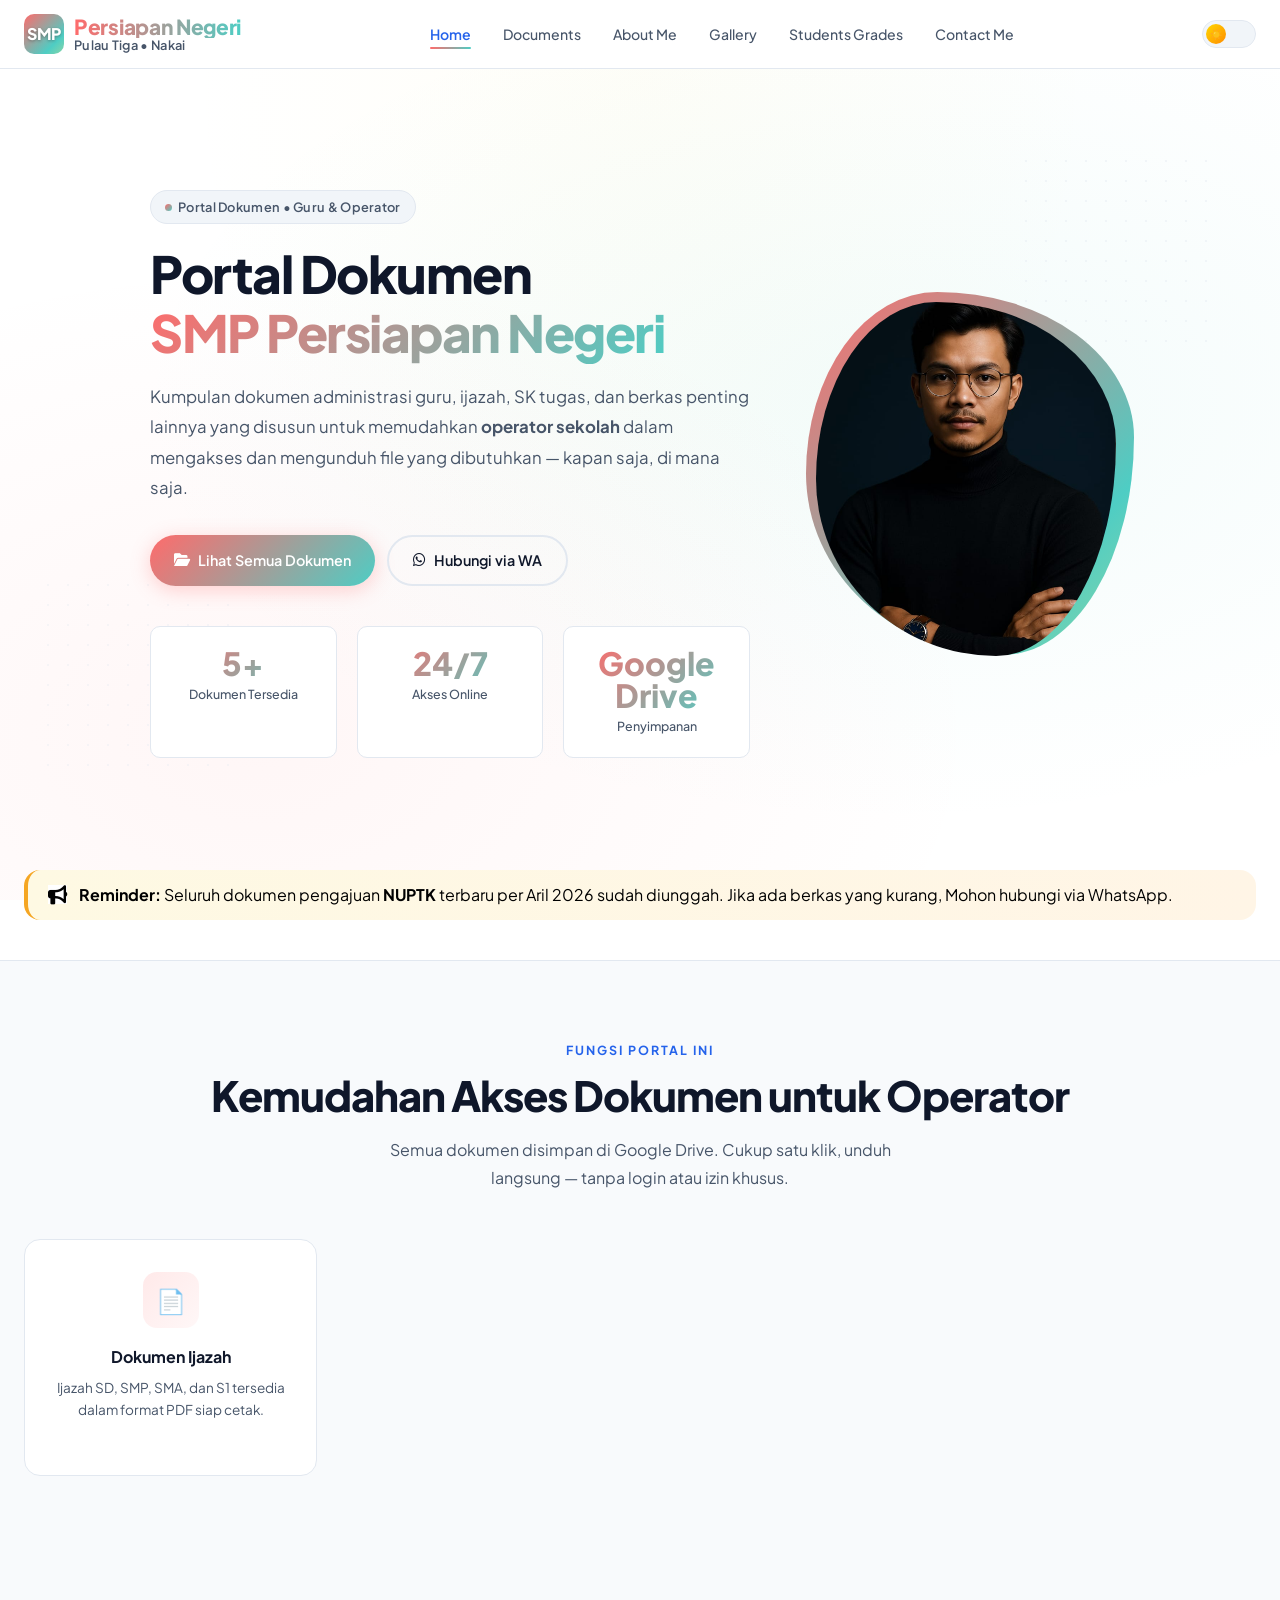
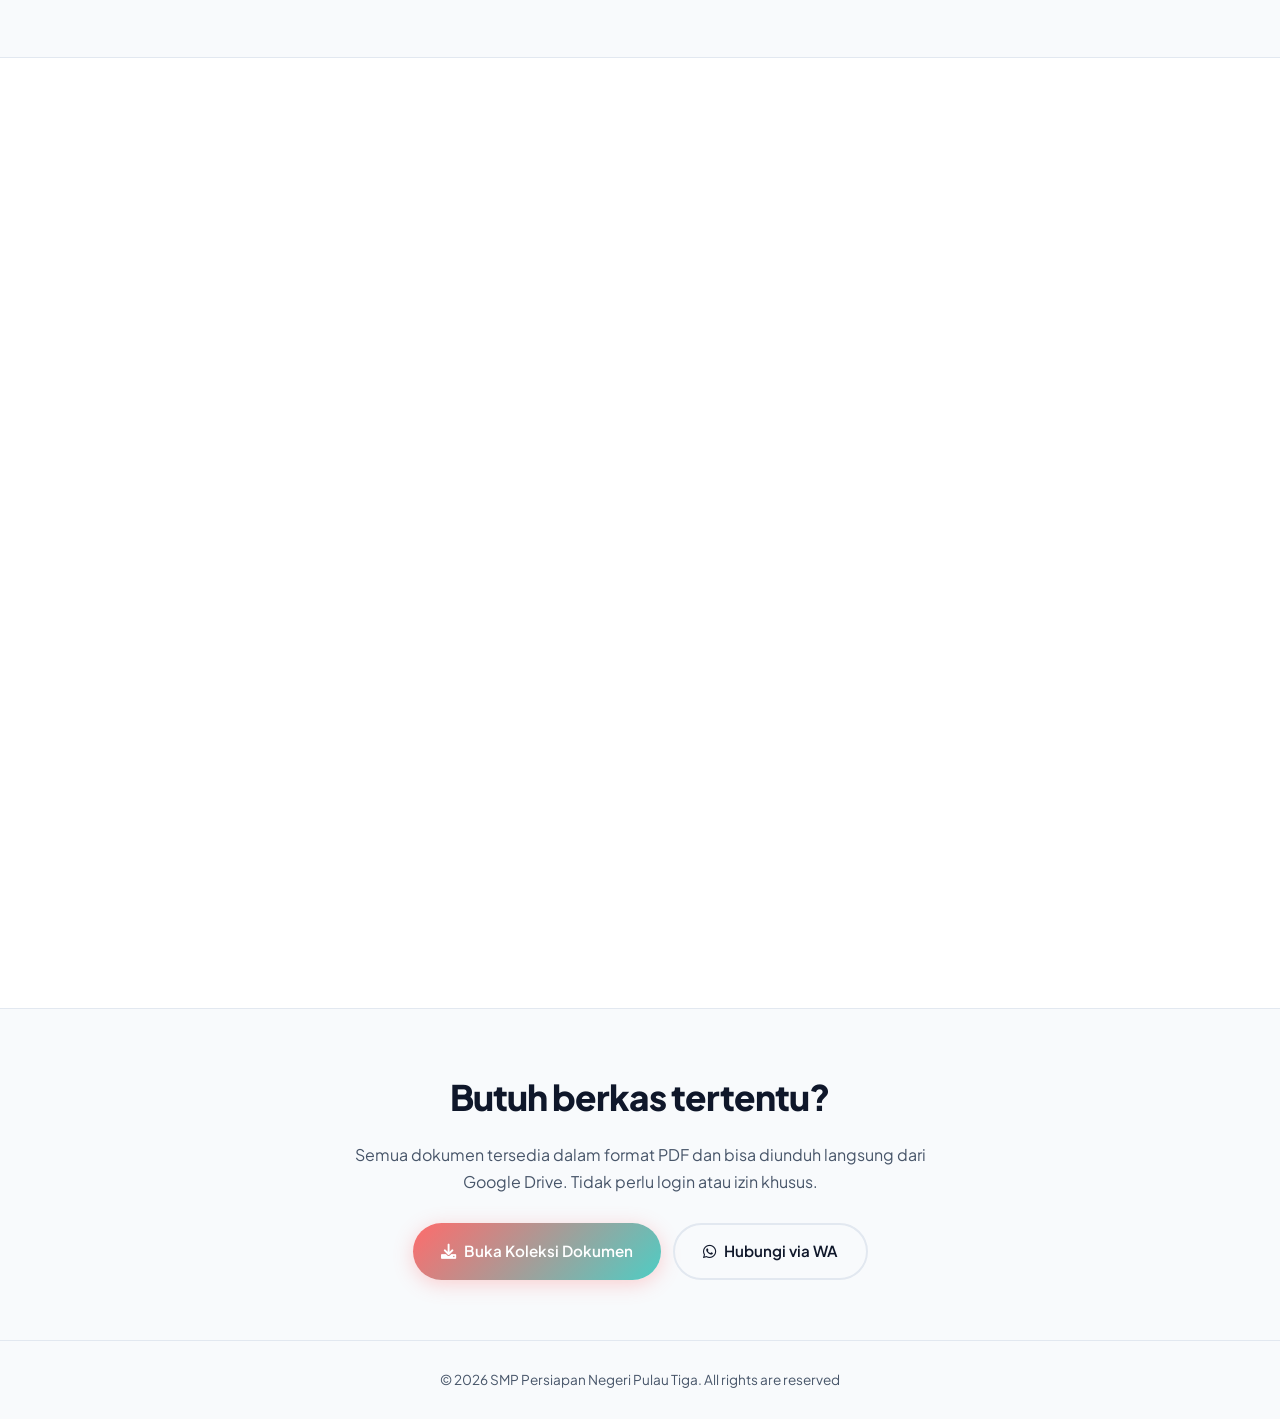
==== index.html @ 855d8a46 "komit ke 13" ====
<!doctype html>
<html lang="id" data-theme="light">

<head>
  <meta charset="UTF-8" />
  <meta name="viewport" content="width=device-width, initial-scale=1.0" />
  <title>Beranda | Portal Dokumen - SMP Persiapan Negeri Pulau Tiga</title>
  <meta name="description"
    content="Portal dokumen resmi untuk kebutuhan operator sekolah. Akses mudah file penting seperti ijazah, SK, dan administrasi guru." />
  <link rel="preconnect" href="https://fonts.googleapis.com" />
  <link rel="preconnect" href="https://fonts.gstatic.com" crossorigin />
  <link href="https://fonts.googleapis.com/css2?family=Plus+Jakarta+Sans:wght@300;400;500;600;700;800&display=swap"
    rel="stylesheet" />
  <link rel="stylesheet" href="https://cdnjs.cloudflare.com/ajax/libs/font-awesome/6.0.0-beta3/css/all.min.css" />
  <link rel="stylesheet" href="css/style.css" />
  <style>
    /* tambahan kecil untuk konten baru */
    .announcement-bar {
      background: linear-gradient(90deg, #fef9e3, #fff5e6);
      border-left: 4px solid #f5a623;
      padding: 12px 20px;
      border-radius: 16px;
      display: flex;
      align-items: center;
      gap: 12px;
      flex-wrap: wrap;
      margin-bottom: 40px;
    }

    .quick-links {
      display: flex;
      flex-wrap: wrap;
      gap: 12px;
      justify-content: center;
      margin-top: 20px;
    }

    .quick-link-item {
      background: var(--card-bg);
      border: 1px solid var(--border);
      border-radius: 40px;
      padding: 8px 18px;
      font-size: 0.85rem;
      font-weight: 500;
      transition: all 0.2s;
    }

    .quick-link-item i {
      margin-right: 6px;
      font-size: 0.8rem;
    }

    .quick-link-item:hover {
      background: var(--bg2);
      transform: translateY(-2px);
    }

    @media (max-width: 768px) {
      .announcement-bar {
        font-size: 0.85rem;
      }
    }
  </style>
</head>

<body>
  <!-- NAVBAR -->
  <nav class="navbar">
    <div class="container">
      <div class="nav-inner">
        <a href="index.html" class="logo">
          <div class="logo-icon">SMP</div>
          <div class="logo-text">
            <span class="logo-title">Persiapan Negeri</span>
            <span class="logo-sub">Pulau Tiga • Nakai</span>
          </div>
        </a>
        <ul class="nav-links">
          <li><a href="index.html" class="active">Home</a></li>
          <li><a href="documents.html">Documents</a></li>
          <li><a href="about.html">About Me</a></li>
          <li><a href="gallery.html" class="active">Gallery</a></li>
          <li><a href="grades.html" class="active">Students Grades</a></li>
          <li><a href="contact.html">Contact Me</a></li>
        </ul>
        <div class="nav-right">
          <button class="dark-toggle" aria-label="Toggle dark mode">
            <div class="dark-toggle-ball">☀️</div>
          </button>
          <button class="hamburger" aria-label="Menu">
            <span></span><span></span><span></span>
          </button>
        </div>
      </div>
    </div>
  </nav>
  <div class="mobile-menu" id="mobileMenu">
    <a href="index.html" class="active">Home</a>
    <a href="documents.html">Documents</a>
    <a href="about.html">About Me</a>
    <a href="gallery.html" class="active"> Gallery</a>
    <a href="grades.html" class="active">Students Grades</a>
    <a href="contact.html">Contact Me</a>
  </div>

  <div class="page-content">
    <!-- HERO - versi lebih rendah hati & profesional -->
    <section class="hero">
      <div class="hero-bg"></div>
      <div class="dots-grid" style="top: 10%; right: 5%; opacity: 0.4"></div>
      <div class="dots-grid" style="bottom: 15%; left: 3%; opacity: 0.3"></div>

      <div class="container">
        <div class="hero-inner">
          <div class="hero-text">
            <div class="badge fade-up" style="margin-bottom: 20px">
              <span class="badge-dot"></span>
              Portal Dokumen • Guru & Operator
            </div>

            <h1 class="fade-up">
              Portal Dokumen<br /><span class="gradient-text">SMP Persiapan Negeri</span>
            </h1>

            <p class="hero-desc fade-up">
              Kumpulan dokumen administrasi guru, ijazah, SK tugas, dan berkas penting lainnya
              yang disusun untuk memudahkan <strong>operator sekolah</strong> dalam mengakses dan mengunduh
              file yang dibutuhkan — kapan saja, di mana saja.
            </p>

            <div class="hero-actions fade-up">
              <a href="documents.html" class="btn btn-primary">
                <i class="fas fa-folder-open"></i>
                Lihat Semua Dokumen
              </a>
              <a href="contact.html" class="btn btn-outline">
                <i class="fab fa-whatsapp"></i>
                Hubungi via WA
              </a>
            </div>

            <div class="stats-row fade-up">
              <div class="stat-card">
                <div class="stat-value">5+</div>
                <div class="stat-label">Dokumen Tersedia</div>
              </div>
              <div class="stat-card">
                <div class="stat-value">24/7</div>
                <div class="stat-label">Akses Online</div>
              </div>
              <div class="stat-card">
                <div class="stat-value">Google Drive</div>
                <div class="stat-label">Penyimpanan</div>
              </div>
            </div>
          </div>

          <div class="profile-wrapper fade-up">
            <div class="profile-frame">
              <img src="images/Foto1.png" alt="Aurelius Santotinus Agung, S.Pd." class="profile-img" onerror="
                    this.style.display = 'none';
                    this.parentNode.querySelector(
                      '.profile-placeholder',
                    ).style.display = 'flex';
                  " />
              <div class="profile-placeholder" style="
                    display: none;
                    position: absolute;
                    inset: 6px;
                    border-radius: 40% 60% 40% 60% / 50% 40% 60% 50%;
                    background: linear-gradient(
                      135deg,
                      var(--c1),
                      var(--c2),
                      var(--c3)
                    );
                    align-items: center;
                    justify-content: center;
                    font-size: 5rem;
                    color: white;
                    animation:
                      blobPulse 8s ease infinite,
                      float 6s ease-in-out infinite;
                    z-index: 1;
                  ">
                👨‍🏫
              </div>
            </div>
          </div>
        </div>
      </div>
    </section>

    <!-- PENGUMUMAN RINGAN (KONTEN RELEVAN) -->
    <div class="container" style="margin-top: -30px; position: relative; z-index: 5;">
      <div class="announcement-bar fade-up" style="color: #000000;">
        <i class="fas fa-bullhorn" style="font-size: 1.2rem; background-color: white; color: #000000;"></i>
        <span><strong>Reminder:</strong> Seluruh dokumen pengajuan <strong>NUPTK</strong> terbaru per Aril 2026 sudah
          diunggah. Jika ada berkas yang
          kurang, Mohon hubungi via WhatsApp.</span>
      </div>
    </div>

    <!-- QUICK INFO SECTION -->
    <section class="section" style="
          background: var(--bg2);
          border-top: 1px solid var(--border);
          border-bottom: 1px solid var(--border);
        ">
      <div class="container">
        <div style="text-align: center; margin-bottom: 48px">
          <p class="section-label fade-up">Fungsi Portal Ini</p>
          <h2 class="section-title fade-up">Kemudahan Akses Dokumen untuk Operator</h2>
          <p class="section-desc fade-up" style="margin: 0 auto">
            Semua dokumen disimpan di Google Drive. Cukup satu klik, unduh langsung — tanpa login atau izin khusus.
          </p>
        </div>

        <div style="
              display: grid;
              grid-template-columns: repeat(auto-fit, minmax(240px, 1fr));
              gap: 20px;
            ">
          <div class="card fade-up" style="text-align: center; padding: 32px 24px">
            <div style="
                  width: 56px;
                  height: 56px;
                  border-radius: 14px;
                  background: linear-gradient(
                    135deg,
                    rgba(255, 107, 107, 0.15),
                    rgba(255, 107, 107, 0.05)
                  );
                  display: flex;
                  align-items: center;
                  justify-content: center;
                  margin: 0 auto 16px;
                  font-size: 1.5rem;
                ">
              📄
            </div>
            <h3 style="font-weight: 700; margin-bottom: 8px; font-size: 1rem">
              Dokumen Ijazah
            </h3>
            <p style="
                  font-size: 0.85rem;
                  color: var(--text2);
                  line-height: 1.6;
                ">
              Ijazah SD, SMP, SMA, dan S1 tersedia dalam format PDF siap cetak.
            </p>
          </div>

          <div class="card fade-up" style="text-align: center; padding: 32px 24px">
            <div style="
                  width: 56px;
                  height: 56px;
                  border-radius: 14px;
                  background: linear-gradient(
                    135deg,
                    rgba(78, 205, 196, 0.15),
                    rgba(78, 205, 196, 0.05)
                  );
                  display: flex;
                  align-items: center;
                  justify-content: center;
                  margin: 0 auto 16px;
                  font-size: 1.5rem;
                ">
              📋
            </div>
            <h3 style="font-weight: 700; margin-bottom: 8px; font-size: 1rem">
              SK & Surat Tugas
            </h3>
            <p style="
                  font-size: 0.85rem;
                  color: var(--text2);
                  line-height: 1.6;
                ">
              SK Dinas Pendidikan, pembagian tugas mengajar, dan surat keputusan lainnya.
            </p>
          </div>

          <div class="card fade-up" style="text-align: center; padding: 32px 24px">
            <div style="
                  width: 56px;
                  height: 56px;
                  border-radius: 14px;
                  background: linear-gradient(
                    135deg,
                    rgba(255, 230, 109, 0.2),
                    rgba(255, 140, 0, 0.1)
                  );
                  display: flex;
                  align-items: center;
                  justify-content: center;
                  margin: 0 auto 16px;
                  font-size: 1.5rem;
                ">
              ⚡
            </div>
            <h3 style="font-weight: 700; margin-bottom: 8px; font-size: 1rem">
              Download Langsung
            </h3>
            <p style="
                  font-size: 0.85rem;
                  color: var(--text2);
                  line-height: 1.6;
                ">
              Tidak perlu login atau akses khusus. Klik, unduh, dan gunakan.
            </p>
          </div>

          <div class="card fade-up" style="text-align: center; padding: 32px 24px">
            <div style="
                  width: 56px;
                  height: 56px;
                  border-radius: 14px;
                  background: linear-gradient(
                    135deg,
                    rgba(168, 230, 207, 0.2),
                    rgba(78, 205, 196, 0.1)
                  );
                  display: flex;
                  align-items: center;
                  justify-content: center;
                  margin: 0 auto 16px;
                  font-size: 1.5rem;
                ">
              📱
            </div>
            <h3 style="font-weight: 700; margin-bottom: 8px; font-size: 1rem">
              Akses Mobile
            </h3>
            <p style="
                  font-size: 0.85rem;
                  color: var(--text2);
                  line-height: 1.6;
                ">
              Responsif di HP, tablet, dan komputer. Bisa diakses kapan pun.
            </p>
          </div>
        </div>

        <div style="text-align: center; margin-top: 48px" class="fade-up">
          <a href="documents.html" class="btn btn-primary" style="font-size: 1rem; padding: 14px 32px">
            <i class="fas fa-folder-open"></i>
            Lihat Semua Dokumen
          </a>
        </div>
      </div>
    </section>

    <!-- ABOUT SNIPPET - lebih netral & tidak hiperbola -->
    <section class="section">
      <div class="container">
        <div style="
              display: grid;
              grid-template-columns: 1fr 1fr;
              gap: 60px;
              align-items: center;
            ">
          <div class="fade-up">
            <p class="section-label">Tentang Portal Ini</p>
            <h2 class="section-title">
              Mengapa portal ini dibuat?
            </h2>
            <p style="
                  color: var(--text2);
                  line-height: 1.8;
                  margin-bottom: 20px;
                  font-size: 0.95rem;
                ">
              Portal ini dirancang untuk memudahkan operator sekolah dan pihak terkait dalam
              mengakses berkas-berkas administrasi guru. Semua file disimpan terpusat di Google Drive,
              sehingga tidak perlu mencari manual atau meminta berulang kali. Cukup buka situs ini,
              pilih dokumen, dan unduh.
            </p>
            <div class="quote-box" style="margin-bottom: 28px">
              “Tersedianya dokumen secara online menghemat waktu dan memudahkan koordinasi administrasi.”
            </div>
            <a href="about.html" class="btn btn-outline">
              Info lebih lanjut
              <i class="fas fa-arrow-right" style="margin-left: 4px"></i>
            </a>
          </div>
          <div class="fade-up" style="display: flex; flex-direction: column; gap: 16px">
            <div style="
                  display: flex;
                  align-items: center;
                  gap: 16px;
                  padding: 20px;
                  background: var(--card-bg);
                  border: 1px solid var(--border);
                  border-radius: var(--radius);
                ">
              <div style="
                    width: 44px;
                    height: 44px;
                    border-radius: 10px;
                    background: linear-gradient(
                      135deg,
                      rgba(255, 107, 107, 0.15),
                      rgba(255, 107, 107, 0.05)
                    );
                    display: flex;
                    align-items: center;
                    justify-content: center;
                    font-size: 1.1rem;
                    flex-shrink: 0;
                  ">
                🎓
              </div>
              <div>
                <div style="font-weight: 700; font-size: 0.92rem">
                  Aurelius Santotinus Agung, S.Pd.
                </div>
                <div style="font-size: 0.8rem; color: var(--text2)">
                  Guru Bahasa Inggris • Personal Website
                </div>
              </div>
            </div>
            <div style="
                  display: flex;
                  align-items: center;
                  gap: 16px;
                  padding: 20px;
                  background: var(--card-bg);
                  border: 1px solid var(--border);
                  border-radius: var(--radius);
                ">
              <div style="
                    width: 44px;
                    height: 44px;
                    border-radius: 10px;
                    background: linear-gradient(
                      135deg,
                      rgba(78, 205, 196, 0.15),
                      rgba(78, 205, 196, 0.05)
                    );
                    display: flex;
                    align-items: center;
                    justify-content: center;
                    font-size: 1.1rem;
                    flex-shrink: 0;
                  ">
                🏫
              </div>
              <div>
                <div style="font-weight: 700; font-size: 0.92rem">
                  SMP Persiapan Negeri Pulau Tiga
                </div>
                <div style="font-size: 0.8rem; color: var(--text2)">
                  Distrik Pulau Tiga, Kab. Asmat, Provinsi Papua Selatan
                </div>
              </div>
            </div>
            <div style="
                  display: flex;
                  align-items: center;
                  gap: 16px;
                  padding: 20px;
                  background: var(--card-bg);
                  border: 1px solid var(--border);
                  border-radius: var(--radius);
                ">
              <div style="
                    width: 44px;
                    height: 44px;
                    border-radius: 10px;
                    background: linear-gradient(
                      135deg,
                      rgba(255, 230, 109, 0.2),
                      rgba(255, 140, 0, 0.1)
                    );
                    display: flex;
                    align-items: center;
                    justify-content: center;
                    font-size: 1.1rem;
                    flex-shrink: 0;
                  ">
                📍
              </div>
              <div>
                <div style="font-weight: 700; font-size: 0.92rem">
                  Wilayah 3T
                </div>
                <div style="font-size: 0.8rem; color: var(--text2)">
                  Terdepan, Terluar, Tertinggal — semangat pelayanan pendidikan
                </div>
              </div>
            </div>
          </div>
        </div>
      </div>
    </section>

    <!-- KONTEN TAMBAHAN: Tautan cepat & informasi layanan -->
    <section style="padding: 30px 0 40px;">
      <div class="container">
        <div class="fade-up" style="text-align: center; margin-bottom: 30px;">
          <h3 class="section-title" style="font-size: 1.6rem;">⚡ Tautan Cepat</h3>
          <p style="color: var(--text2);">Akses langsung ke dokumen yang paling sering dicari</p>
        </div>
        <div class="quick-links fade-up">
          <a href="documents.html?filter=ijazah" class="quick-link-item"><i class="fas fa-graduation-cap"></i> Ijazah
            S1</a>
          <a href="documents.html?filter=sk" class="quick-link-item"><i class="fas fa-file-signature"></i> SK Dinas</a>
          <a href="documents.html?filter=tugas" class="quick-link-item"><i class="fas fa-chalkboard-user"></i> SK Tugas
            Mengajar</a>
          <a href="documents.html?filter=sertifikat" class="quick-link-item"><i class="fas fa-certificate"></i>
            Sertifikat Pendukung</a>
          <a href="contact.html" class="quick-link-item"><i class="fab fa-whatsapp"></i> Minta Dokumen Lain</a>
        </div>
        <div
          style="margin-top: 32px; background: var(--card-bg); border: 1px solid var(--border); border-radius: 20px; padding: 22px 28px; text-align: center;"
          class="fade-up">
          <i class="fas fa-cloud-upload-alt"
            style="font-size: 1.8rem; color: var(--primary-light); margin-bottom: 8px; display: inline-block;"></i>
          <p style="margin-bottom: 0; font-weight: 500;">🔒 Semua dokumen tersimpan aman di Google Drive.<br> <span
              style="font-size: 0.85rem; color: var(--text2);">Jika ada berkas yang perlu diperbarui atau ditambahkan,
              silakan hubungi pengelola portal.</span></p>
        </div>
      </div>
    </section>

    <!-- CTA -->
    <section style="
          padding: 60px 0;
          background: var(--bg2);
          border-top: 1px solid var(--border);
        ">
      <div class="container">
        <div style="text-align: center; max-width: 580px; margin: 0 auto" class="fade-up">
          <h2 style="
                font-size: clamp(1.6rem, 3.5vw, 2.2rem);
                font-weight: 800;
                letter-spacing: -1px;
                margin-bottom: 16px;
              ">
            Butuh berkas tertentu?
          </h2>
          <p style="color: var(--text2); margin-bottom: 28px; line-height: 1.7">
            Semua dokumen tersedia dalam format PDF dan bisa diunduh langsung dari Google Drive.
            Tidak perlu login atau izin khusus.
          </p>
          <div style="
                display: flex;
                gap: 12px;
                justify-content: center;
                flex-wrap: wrap;
              ">
            <a href="documents.html" class="btn btn-primary" style="font-size: 0.95rem; padding: 14px 28px">
              <i class="fas fa-download"></i> Buka Koleksi Dokumen
            </a>
            <a href="contact.html" class="btn btn-outline" style="font-size: 0.95rem; padding: 14px 28px">
              <i class="fab fa-whatsapp"></i> Hubungi via WA
            </a>
          </div>
        </div>
      </div>
    </section>
  </div>

  <!-- FOOTER -->
  <footer>
    <div class="container">
      <p>
        © 2026 SMP Persiapan Negeri Pulau Tiga. All rights are reserved
      </p>
    </div>
  </footer>

  <script src="js/main.js"></script>
</body>

</html>
---- css/style.css ----
@import url('https://fonts.googleapis.com/css2?family=Plus+Jakarta+Sans:wght@300;400;500;600;700;800&display=swap');

/* ===== CSS VARIABLES ===== */
:root {
  --bg: #ffffff;
  --bg2: #f8fafc;
  --bg3: #f1f5f9;
  --text: #0f172a;
  --text2: #475569;
  --text3: #94a3b8;
  --accent: #2563eb;
  --accent2: #1d4ed8;
  --border: #e2e8f0;
  --card-bg: #ffffff;
  --nav-bg: rgba(255, 255, 255, 0.85);
  --shadow: 0 4px 24px rgba(15, 23, 42, 0.08);
  --shadow-lg: 0 12px 48px rgba(15, 23, 42, 0.14);

  --c1: #FF6B6B;
  --c2: #4ECDC4;
  --c3: #FFE66D;
  --c4: #A8E6CF;
  --c5: #FF8B94;

  --font: 'Plus Jakarta Sans', sans-serif;
  --container: 1280px;
  --radius: 16px;
  --radius-sm: 10px;
  --transition: 0.3s cubic-bezier(0.4, 0, 0.2, 1);
}

[data-theme="dark"] {
  --bg: #0f172a;
  --bg2: #1e293b;
  --bg3: #243046;
  --text: #f8fafc;
  --text2: #94a3b8;
  --text3: #64748b;
  --accent: #3b82f6;
  --accent2: #60a5fa;
  --border: #334155;
  --card-bg: #1e293b;
  --nav-bg: rgba(15, 23, 42, 0.88);
  --shadow: 0 4px 24px rgba(0, 0, 0, 0.3);
  --shadow-lg: 0 12px 48px rgba(0, 0, 0, 0.45);
}

/* ===== RESET & BASE ===== */
*,
*::before,
*::after {
  box-sizing: border-box;
  margin: 0;
  padding: 0;
}

html {
  scroll-behavior: smooth;
}

body {
  font-family: var(--font);
  background: var(--bg);
  color: var(--text);
  line-height: 1.6;
  transition: background var(--transition), color var(--transition);
  overflow-x: hidden;
}

a {
  text-decoration: none;
  color: inherit;
}

img {
  max-width: 100%;
  display: block;
}

button {
  cursor: pointer;
  font-family: var(--font);
  border: none;
}

/* ===== SCROLLBAR ===== */
::-webkit-scrollbar {
  width: 6px;
}

::-webkit-scrollbar-track {
  background: var(--bg2);
}

::-webkit-scrollbar-thumb {
  background: var(--border);
  border-radius: 99px;
}

::-webkit-scrollbar-thumb:hover {
  background: var(--accent);
}

/* ===== CONTAINER ===== */
.container {
  max-width: var(--container);
  margin: 0 auto;
  padding: 0 24px;
}

@media (max-width: 768px) {
  .container {
    padding: 0 16px;
  }
}

.announcement-bar {
  background: linear-gradient(90deg, #fef9e3, #fff5e6);
  border-left: 4px solid #f5a623;
  padding: 12px 20px;
  border-radius: 16px;
  display: flex;
  align-items: center;
  gap: 12px;
  flex-wrap: wrap;
  margin-bottom: 40px;
  color: #000000;
}

.announcement-bar i {
  color: #000000;
}

/* ===== LOADING OVERLAY ===== */
.loading-overlay {
  position: fixed;
  top: 0;
  left: 0;
  right: 0;
  bottom: 0;
  background: rgba(0, 0, 0, 0.8);
  backdrop-filter: blur(8px);
  z-index: 10000;
  display: flex;
  align-items: center;
  justify-content: center;
  opacity: 0;
  transition: opacity 0.3s ease;
}

.loading-overlay.active {
  opacity: 1;
}

.loading-card {
  background: var(--card-bg);
  border-radius: 24px;
  padding: 32px 40px;
  text-align: center;
  box-shadow: 0 20px 60px rgba(0, 0, 0, 0.3);
  min-width: 300px;
  max-width: 380px;
  border: 1px solid var(--border);
  animation: fadeUp 0.4s ease;
}

.loading-spinner {
  width: 56px;
  height: 56px;
  border: 4px solid var(--border);
  border-top-color: var(--c1);
  border-right-color: var(--c2);
  border-bottom-color: var(--c3);
  border-radius: 50%;
  margin: 0 auto 20px;
  animation: spin 0.8s linear infinite;
}

.loading-text {
  font-size: 1rem;
  margin-bottom: 16px;
  color: var(--text);
  line-height: 1.5;
}

.loading-text strong {
  color: var(--accent);
  font-size: 0.9rem;
}

.loading-message {
  font-size: 0.85rem;
  color: var(--text2);
  margin-bottom: 16px;
}

.loading-hint {
  font-size: 0.75rem;
  color: var(--text3);
  margin-top: 16px;
  padding-top: 12px;
  border-top: 1px solid var(--border);
  display: flex;
  align-items: center;
  justify-content: center;
  gap: 6px;
}

/* ===== MODAL POPUP ERROR (VERSI FINAL - TIDAK DUPLIKAT) ===== */
.modal {
  display: none;
  position: fixed;
  top: 0;
  left: 0;
  right: 0;
  bottom: 0;
  background: rgba(0, 0, 0, 0.8);
  backdrop-filter: blur(8px);
  z-index: 10001;
  align-items: center;
  justify-content: center;
}

.modal.show {
  display: flex;
}

.modal-card {
  background: var(--card-bg);
  border-radius: 24px;
  max-width: 400px;
  width: 90%;
  padding: 32px 28px;
  text-align: center;
  border: 1px solid var(--border);
  box-shadow: 0 20px 60px rgba(0, 0, 0, 0.3);
  animation: fadeUp 0.3s ease;
  pointer-events: auto;
}

.modal-icon {
  width: 70px;
  height: 70px;
  background: linear-gradient(135deg, rgba(255, 107, 107, 0.15), rgba(255, 107, 107, 0.05));
  border-radius: 50%;
  display: flex;
  align-items: center;
  justify-content: center;
  margin: 0 auto 20px;
}

.modal-icon i {
  font-size: 2.5rem;
  color: #FF6B6B;
}

.modal-card h3 {
  font-size: 1.3rem;
  font-weight: 700;
  margin-bottom: 12px;
  color: var(--text);
}

.modal-card p {
  color: var(--text2);
  font-size: 0.9rem;
  line-height: 1.6;
  margin-bottom: 24px;
}

.modal-card p strong {
  color: var(--accent);
  font-weight: 700;
}

.modal-buttons {
  display: flex;
  gap: 12px;
  justify-content: center;
  flex-wrap: wrap;
}

.modal-btn {
  padding: 10px 20px;
  border-radius: 99px;
  font-weight: 600;
  font-size: 0.85rem;
  cursor: pointer;
  transition: all 0.3s ease;
  border: none;
  text-decoration: none;
  display: inline-flex;
  align-items: center;
  gap: 8px;
}

.modal-btn-primary {
  background: linear-gradient(135deg, #25D366, #128C7E);
  color: white;
}

.modal-btn-primary:hover {
  transform: translateY(-2px);
  box-shadow: 0 4px 12px rgba(37, 211, 102, 0.4);
}

.modal-btn-secondary {
  background: var(--bg3);
  border: 1px solid var(--border);
  color: var(--text2);
}

.modal-btn-secondary:hover {
  background: var(--bg2);
  transform: translateY(-2px);
}

/* ===== TOMBOL DISABLED ===== */
.btn-disabled {
  background: var(--bg3);
  color: var(--text3);
  cursor: not-allowed;
  opacity: 0.6;
  border: 1px solid var(--border);
}

.btn-disabled:hover {
  transform: none;
  box-shadow: none;
  background: var(--bg3);
}

/* ===== NAVBAR ===== */
.navbar {
  position: fixed;
  top: 0;
  left: 0;
  right: 0;
  z-index: 100;
  background: var(--nav-bg);
  backdrop-filter: blur(20px);
  -webkit-backdrop-filter: blur(20px);
  border-bottom: 1px solid var(--border);
  transition: background var(--transition), border-color var(--transition);
}

.nav-inner {
  display: flex;
  align-items: center;
  justify-content: space-between;
  height: 68px;
}

/* Logo */
.logo {
  display: flex;
  align-items: center;
  gap: 10px;
  font-weight: 800;
  font-size: 1rem;
}

.logo-icon {
  width: 40px;
  height: 40px;
  border-radius: 10px;
  background: linear-gradient(135deg, var(--c1), var(--c2), var(--c3), var(--c4), var(--c5));
  background-size: 300% 300%;
  animation: gradientShift 4s ease infinite;
  display: flex;
  align-items: center;
  justify-content: center;
  font-size: 1rem;
  font-weight: 900;
  color: white;
  text-shadow: 0 1px 3px rgba(0, 0, 0, 0.3);
  flex-shrink: 0;
  letter-spacing: -0.5px;
}

.logo-text {
  display: flex;
  flex-direction: column;
  line-height: 1.1;
}

.logo-title {
  background: linear-gradient(90deg, var(--c1), var(--c2), var(--c3));
  background-size: 200% 200%;
  animation: gradientShift 3s ease infinite;
  -webkit-background-clip: text;
  -webkit-text-fill-color: transparent;
  background-clip: text;
  font-size: 1.3rem;
  font-weight: 800;
  letter-spacing: -0.3px;
}

.logo-sub {
  font-size: 0.8rem;
  color: var(--text2);
  font-weight: 600;
  letter-spacing: 0.3px;
}

/* Nav Links */
.nav-links {
  display: flex;
  align-items: center;
  gap: 4px;
  list-style: none;
}

.nav-links a {
  padding: 8px 14px;
  border-radius: 8px;
  font-size: 0.88rem;
  font-weight: 500;
  color: var(--text2);
  transition: color var(--transition), background var(--transition);
  position: relative;
}

.nav-links a:hover {
  color: var(--text);
  background: var(--bg3);
}

.nav-links a.active {
  color: var(--accent);
  font-weight: 600;
}

.nav-links a.active::after {
  content: '';
  position: absolute;
  bottom: 2px;
  left: 14px;
  right: 14px;
  height: 2px;
  border-radius: 99px;
  background: linear-gradient(90deg, var(--c1), var(--c2), var(--c3));
  background-size: 200%;
  animation: gradientShift 2s ease infinite;
}

/* Nav Right */
.nav-right {
  display: flex;
  align-items: center;
  gap: 12px;
}

/* Dark Mode Toggle */
.dark-toggle {
  width: 54px;
  height: 28px;
  background: var(--bg3);
  border-radius: 99px;
  border: 1.5px solid var(--border);
  position: relative;
  cursor: pointer;
  transition: background var(--transition), border-color var(--transition);
  display: flex;
  align-items: center;
  padding: 3px;
}

.dark-toggle-ball {
  width: 20px;
  height: 20px;
  border-radius: 50%;
  background: linear-gradient(135deg, #FFD700, #FF8C00);
  transition: transform 0.4s cubic-bezier(0.34, 1.56, 0.64, 1), background 0.3s;
  display: flex;
  align-items: center;
  justify-content: center;
  font-size: 10px;
}

[data-theme="dark"] .dark-toggle-ball {
  transform: translateX(24px);
  background: linear-gradient(135deg, #e2e8f0, #94a3b8);
}

/* Hamburger */
.hamburger {
  display: none;
  flex-direction: column;
  gap: 5px;
  background: none;
  padding: 4px;
  border-radius: 8px;
}

.hamburger span {
  display: block;
  width: 22px;
  height: 2px;
  background: var(--text);
  border-radius: 99px;
  transition: all 0.3s;
}

/* Mobile Menu */
.mobile-menu {
  display: none;
  position: fixed;
  top: 68px;
  left: 0;
  right: 0;
  background: var(--nav-bg);
  backdrop-filter: blur(20px);
  -webkit-backdrop-filter: blur(20px);
  border-bottom: 1px solid var(--border);
  padding: 12px 16px 20px;
  z-index: 99;
  flex-direction: column;
  gap: 4px;
}

.mobile-menu.open {
  display: flex;
}

.mobile-menu a {
  padding: 12px 16px;
  border-radius: 10px;
  font-weight: 500;
  color: var(--text2);
  transition: all var(--transition);
}

.mobile-menu a:hover,
.mobile-menu a.active {
  background: var(--bg3);
  color: var(--accent);
}

/* ===== PAGE WRAPPER ===== */
.page-content {
  padding-top: 68px;
}

/* ===== ANIMATIONS ===== */
@keyframes gradientShift {
  0% {
    background-position: 0% 50%;
  }

  50% {
    background-position: 100% 50%;
  }

  100% {
    background-position: 0% 50%;
  }
}

@keyframes float {

  0%,
  100% {
    transform: translateY(0px);
  }

  50% {
    transform: translateY(-16px);
  }
}

@keyframes fadeUp {
  from {
    opacity: 0;
    transform: translateY(30px);
  }

  to {
    opacity: 1;
    transform: translateY(0);
  }
}

@keyframes blobPulse {

  0%,
  100% {
    border-radius: 40% 60% 40% 60% / 50% 40% 60% 50%;
  }

  25% {
    border-radius: 55% 45% 65% 35% / 40% 60% 40% 60%;
  }

  50% {
    border-radius: 45% 55% 35% 65% / 60% 35% 65% 40%;
  }

  75% {
    border-radius: 60% 40% 50% 50% / 35% 65% 35% 65%;
  }
}

@keyframes spin {
  to {
    transform: rotate(360deg);
  }
}

@keyframes pulse {

  0%,
  100% {
    transform: scale(1);
  }

  50% {
    transform: scale(1.05);
  }
}

@keyframes shimmer {
  0% {
    transform: translateX(-100%);
  }

  100% {
    transform: translateX(100%);
  }
}

.fade-up {
  opacity: 0;
  transform: translateY(30px);
  transition: opacity 0.7s ease, transform 0.7s ease;
}

.fade-up.visible {
  opacity: 1;
  transform: translateY(0);
}

/* ===== GRADIENT TEXT ===== */
.gradient-text {
  background: linear-gradient(135deg, var(--c1), var(--c2), var(--c3), var(--c4));
  background-size: 300% 300%;
  animation: gradientShift 4s ease infinite;
  -webkit-background-clip: text;
  -webkit-text-fill-color: transparent;
  background-clip: text;
}

/* ===== BADGE ===== */
.badge {
  display: inline-flex;
  align-items: center;
  gap: 6px;
  padding: 6px 14px;
  border-radius: 99px;
  font-size: 0.8rem;
  font-weight: 600;
  background: var(--bg3);
  border: 1px solid var(--border);
  color: var(--text2);
  letter-spacing: 0.3px;
}

.badge-dot {
  width: 7px;
  height: 7px;
  border-radius: 50%;
  background: linear-gradient(135deg, var(--c1), var(--c2));
  animation: pulse 2s ease infinite;
}

/* ===== BUTTONS ===== */
.btn {
  display: inline-flex;
  align-items: center;
  gap: 8px;
  padding: 12px 24px;
  border-radius: 99px;
  font-size: 0.9rem;
  font-weight: 600;
  transition: all var(--transition);
  border: none;
  cursor: pointer;
}

.btn-primary {
  background: linear-gradient(135deg, var(--c1), var(--c2), var(--c3));
  background-size: 200% 200%;
  animation: gradientShift 3s ease infinite;
  color: white;
  box-shadow: 0 4px 20px rgba(255, 107, 107, 0.3);
}

.btn-primary:hover {
  transform: translateY(-2px) scale(1.02);
  box-shadow: 0 8px 28px rgba(255, 107, 107, 0.45);
}

.btn-outline {
  background: transparent;
  border: 2px solid var(--border);
  color: var(--text);
}

.btn-outline:hover {
  border-color: var(--accent);
  color: var(--accent);
  background: var(--bg3);
}

.btn-download {
  background: linear-gradient(135deg, #d93025, #e53935);
  color: white;
  border-radius: 10px;
  padding: 10px 18px;
  font-size: 0.85rem;
  box-shadow: 0 4px 14px rgba(217, 48, 37, 0.3);
}

.btn-download:hover {
  transform: translateY(-2px);
  box-shadow: 0 8px 22px rgba(217, 48, 37, 0.45);
}

.btn-wa {
  background: linear-gradient(135deg, #25D366, #128C7E);
  color: white;
  border-radius: 99px;
  padding: 14px 28px;
  font-size: 0.95rem;
  font-weight: 700;
  box-shadow: 0 4px 20px rgba(37, 211, 102, 0.35);
  width: 100%;
  justify-content: center;
}

.btn-wa:hover {
  transform: translateY(-2px);
  box-shadow: 0 8px 28px rgba(37, 211, 102, 0.5);
}

/* ===== SECTION TITLES ===== */
.section-label {
  font-size: 0.78rem;
  font-weight: 700;
  letter-spacing: 2px;
  text-transform: uppercase;
  color: var(--accent);
  margin-bottom: 10px;
}

.section-title {
  font-size: clamp(1.8rem, 4vw, 2.6rem);
  font-weight: 800;
  line-height: 1.2;
  letter-spacing: -1px;
  color: var(--text);
  margin-bottom: 16px;
}

.section-desc {
  font-size: 1rem;
  color: var(--text2);
  max-width: 560px;
  line-height: 1.7;
}

/* ===== CARDS ===== */
.card {
  background: var(--card-bg);
  border: 1px solid var(--border);
  border-radius: var(--radius);
  padding: 24px;
  transition: all var(--transition);
  position: relative;
  overflow: hidden;
}

.card:hover {
  transform: translateY(-4px);
  box-shadow: var(--shadow-lg);
  border-color: var(--accent);
}

/* ===== FOOTER ===== */
footer {
  background: var(--bg2);
  border-top: 1px solid var(--border);
  padding: 28px 0;
  text-align: center;
  font-size: 0.85rem;
  color: var(--text2);
  transition: background var(--transition);
}

footer span {
  color: var(--c1);
}

/* ===== STAT CARDS ===== */
.stats-row {
  display: flex;
  gap: 20px;
  flex-wrap: wrap;
}

.stat-card {
  text-align: center;
  padding: 20px 24px;
  background: var(--card-bg);
  border: 1px solid var(--border);
  border-radius: var(--radius-sm);
  min-width: 110px;
  flex: 1;
  transition: all var(--transition);
}

.stat-card:hover {
  transform: translateY(-3px);
  box-shadow: var(--shadow);
}

.stat-value {
  font-size: 2rem;
  font-weight: 800;
  background: linear-gradient(135deg, var(--c1), var(--c2));
  -webkit-background-clip: text;
  -webkit-text-fill-color: transparent;
  background-clip: text;
  line-height: 1;
}

.stat-label {
  font-size: 0.78rem;
  color: var(--text2);
  font-weight: 500;
  margin-top: 6px;
}

/* ===== PROFILE IMAGE ===== */
.profile-frame {
  position: relative;
  width: 320px;
  height: 355px;
  flex-shrink: 0;
}

.profile-frame::before {
  content: '';
  position: absolute;
  inset: -4px;
  border-radius: 40% 60% 40% 60% / 50% 40% 60% 50%;
  background: linear-gradient(135deg, var(--c1), var(--c2), var(--c3), var(--c4), var(--c5));
  background-size: 300% 300%;
  animation: gradientShift 4s ease infinite, blobPulse 8s ease infinite;
  z-index: 0;
}

.profile-img {
  position: absolute;
  inset: 6px;
  border-radius: 40% 60% 40% 60% / 50% 40% 60% 50%;
  object-fit: cover;
  width: calc(100% - 20px);
  height: calc(100% - 1px);
  animation: blobPulse 8s ease infinite, float 6s ease-in-out infinite;
  z-index: 1;
}

.profile-wrapper {
  display: flex;
  justify-content: center;
  align-items: center;
}

/* ===== HERO ===== */
.hero {
  min-height: calc(100vh - 68px);
  display: flex;
  align-items: center;
  padding: 60px 0 80px;
  position: relative;
  overflow: hidden;
}

.hero-bg {
  position: absolute;
  inset: 0;
  background: radial-gradient(ellipse at 70% 40%, rgba(78, 205, 196, 0.07) 0%, transparent 60%),
    radial-gradient(ellipse at 20% 80%, rgba(255, 107, 107, 0.06) 0%, transparent 50%),
    radial-gradient(ellipse at 50% 0%, rgba(255, 230, 109, 0.05) 0%, transparent 50%);
  pointer-events: none;
}

.hero-inner {
  display: grid;
  grid-template-columns: 1fr auto;
  gap: 60px;
  align-items: center;
}

.hero-text {
  max-width: 600px;
}

.hero h1 {
  font-size: clamp(2rem, 5vw, 3.2rem);
  font-weight: 800;
  line-height: 1.15;
  letter-spacing: -1.5px;
  margin-bottom: 20px;
}

.hero-desc {
  font-size: 1.05rem;
  color: var(--text2);
  line-height: 1.8;
  margin-bottom: 32px;
}

.hero-actions {
  display: flex;
  gap: 12px;
  flex-wrap: wrap;
  margin-bottom: 40px;
}

/* ===== DECORATIVE DOTS ===== */
.dots-grid {
  position: absolute;
  width: 200px;
  height: 200px;
  background-image: radial-gradient(circle, var(--border) 1.5px, transparent 1.5px);
  background-size: 20px 20px;
  opacity: 0.6;
  pointer-events: none;
}

/* ===== RESPONSIVE ===== */
@media (max-width: 900px) {
  .hero-inner {
    grid-template-columns: 1fr;
    text-align: center;
    gap: 40px;
  }

  .hero-actions {
    justify-content: center;
  }

  .stats-row {
    justify-content: center;
  }

  .profile-frame {
    width: 260px;
    height: 260px;
  }

  .profile-wrapper {
    order: -1;
  }

  .nav-links {
    display: none;
  }

  .hamburger {
    display: flex;
  }
}

/* ===== DOC GRID ===== */
.doc-grid {
  display: grid;
  grid-template-columns: repeat(auto-fill, minmax(260px, 1fr));
  gap: 20px;
}

.doc-card {
  background: var(--card-bg);
  border: 1px solid var(--border);
  border-radius: var(--radius);
  overflow: hidden;
  transition: all var(--transition);
}

.doc-card:hover {
  transform: translateY(-6px);
  box-shadow: var(--shadow-lg);
  border-color: #d93025;
}

.doc-thumb {
  height: 120px;
  background: var(--bg3);
  display: flex;
  align-items: center;
  justify-content: center;
  transition: all var(--transition);
}

.doc-card:hover .doc-thumb {
  background: linear-gradient(135deg, rgba(217, 48, 37, 0.08), rgba(255, 107, 107, 0.12));
}

.doc-thumb i {
  font-size: 3.5rem;
  color: #d93025;
  transition: transform var(--transition);
}

.doc-card:hover .doc-thumb i {
  transform: scale(1.1);
}

.doc-body {
  padding: 18px;
}

.doc-name {
  font-size: 0.95rem;
  font-weight: 700;
  color: var(--text);
  margin-bottom: 6px;
}

.doc-desc {
  font-size: 0.8rem;
  color: var(--text2);
  margin-bottom: 14px;
  line-height: 1.5;
}

/* Filter buttons */
.filter-buttons {
  display: flex;
  flex-wrap: wrap;
  gap: 10px;
  margin-bottom: 30px;
  justify-content: center;
}

.filter-btn {
  padding: 8px 18px;
  border-radius: 99px;
  background: var(--bg3);
  border: 1px solid var(--border);
  color: var(--text2);
  font-size: 0.85rem;
  font-weight: 600;
  cursor: pointer;
  transition: all 0.3s ease;
  display: inline-flex;
  align-items: center;
  gap: 6px;
}

.filter-btn i {
  font-size: 0.9rem;
}

.filter-btn.active {
  background: linear-gradient(135deg, var(--c1), var(--c2));
  color: white;
  border-color: transparent;
}

.filter-btn:hover:not(.active) {
  background: var(--bg2);
  transform: translateY(-2px);
}

/* Badge file type */
.file-badge {
  display: inline-flex;
  align-items: center;
  gap: 4px;
  padding: 3px 8px;
  border-radius: 99px;
  font-size: 0.65rem;
  font-weight: 600;
  margin-top: 8px;
}

.file-badge.pdf {
  background: rgba(217, 48, 37, 0.15);
  color: #d93025;
}

.file-badge.excel {
  background: rgba(33, 115, 70, 0.15);
  color: #217346;
}

.file-badge.word {
  background: rgba(43, 87, 154, 0.15);
  color: #2b579a;
}

.file-size {
  font-size: 0.7rem;
  color: var(--text3);
  margin-top: 6px;
  display: flex;
  align-items: center;
  gap: 4px;
}

/* Table */
.doc-table-wrap {
  overflow-x: auto;
  border-radius: var(--radius);
  border: 1px solid var(--border);
}

.doc-table {
  width: 100%;
  border-collapse: collapse;
  font-size: 0.88rem;
}

.doc-table th {
  background: var(--bg3);
  padding: 14px 18px;
  text-align: left;
  font-weight: 700;
  color: var(--text2);
  font-size: 0.78rem;
  letter-spacing: 0.5px;
  text-transform: uppercase;
  border-bottom: 1px solid var(--border);
}

.doc-table td {
  padding: 14px 18px;
  border-bottom: 1px solid var(--border);
  color: var(--text);
  transition: background var(--transition);
}

.doc-table tbody tr:hover td {
  background: var(--bg3);
}

.doc-table tbody tr:last-child td {
  border-bottom: none;
}

/* Info Panel */
.info-panel {
  display: grid;
  grid-template-columns: 1fr 1fr;
  gap: 20px;
}

.info-box {
  background: var(--card-bg);
  border: 1px solid var(--border);
  border-radius: var(--radius);
  padding: 24px;
}

.info-box h3 {
  font-size: 0.95rem;
  font-weight: 700;
  margin-bottom: 16px;
  display: flex;
  align-items: center;
  gap: 8px;
}

.step-list {
  list-style: none;
}

.step-list li {
  display: flex;
  align-items: flex-start;
  gap: 12px;
  padding: 10px 0;
  border-bottom: 1px solid var(--border);
  font-size: 0.88rem;
  color: var(--text2);
}

.step-list li:last-child {
  border-bottom: none;
}

.step-num {
  width: 26px;
  height: 26px;
  border-radius: 50%;
  background: linear-gradient(135deg, var(--c1), var(--c2));
  color: white;
  font-size: 0.75rem;
  font-weight: 700;
  display: flex;
  align-items: center;
  justify-content: center;
  flex-shrink: 0;
}

.total-box {
  text-align: center;
  padding: 32px;
}

.total-num {
  font-size: 4rem;
  font-weight: 800;
  background: linear-gradient(135deg, var(--c1), var(--c2), var(--c3));
  background-size: 200%;
  animation: gradientShift 3s ease infinite;
  -webkit-background-clip: text;
  -webkit-text-fill-color: transparent;
  background-clip: text;
  line-height: 1;
}

/* ===== CONTACT PAGE ===== */
.contact-grid {
  display: grid;
  grid-template-columns: 1fr 1.2fr;
  gap: 40px;
  align-items: start;
}

.contact-info-box {
  background: var(--card-bg);
  border: 1px solid var(--border);
  border-radius: var(--radius);
  padding: 32px;
}

.contact-item {
  display: flex;
  align-items: flex-start;
  gap: 16px;
  padding: 18px 0;
  border-bottom: 1px solid var(--border);
}

.contact-item:last-of-type {
  border-bottom: none;
}

.contact-icon {
  width: 42px;
  height: 42px;
  border-radius: 10px;
  display: flex;
  align-items: center;
  justify-content: center;
  font-size: 1rem;
  flex-shrink: 0;
}

.ci-wa {
  background: linear-gradient(135deg, rgba(37, 211, 102, 0.15), rgba(18, 140, 126, 0.15));
  color: #25D366;
}

.ci-loc {
  background: linear-gradient(135deg, rgba(37, 99, 235, 0.12), rgba(78, 205, 196, 0.12));
  color: var(--accent);
}

.ci-time {
  background: linear-gradient(135deg, rgba(255, 230, 109, 0.2), rgba(255, 140, 0, 0.15));
  color: #f59e0b;
}

.contact-detail h4 {
  font-size: 0.88rem;
  font-weight: 700;
  margin-bottom: 4px;
}

.contact-detail p {
  font-size: 0.85rem;
  color: var(--text2);
  line-height: 1.5;
}

/* Form */
.contact-form-box {
  background: var(--card-bg);
  border: 1px solid var(--border);
  border-radius: var(--radius);
  padding: 32px;
}

.form-group {
  margin-bottom: 20px;
}

.form-group label {
  display: block;
  font-size: 0.85rem;
  font-weight: 600;
  margin-bottom: 8px;
  color: var(--text);
}

.form-group input,
.form-group textarea {
  width: 100%;
  padding: 12px 16px;
  border-radius: var(--radius-sm);
  border: 1.5px solid var(--border);
  background: var(--bg);
  color: var(--text);
  font-family: var(--font);
  font-size: 0.9rem;
  transition: all var(--transition);
  outline: none;
  resize: vertical;
}

.form-group input:focus,
.form-group textarea:focus {
  border-color: var(--accent);
  box-shadow: 0 0 0 3px rgba(59, 130, 246, 0.12);
  background: var(--bg);
}

.form-group textarea {
  min-height: 130px;
}

/* ===== ABOUT PAGE - FULLY RESPONSIVE ===== */
.about-hero {
  padding: 60px 0 40px;
  text-align: center;
}

.about-hero .profile-frame {
  margin: 0 auto 32px;
  width: 200px;
  height: 200px;
}

.about-hero h1 {
  font-size: clamp(1.8rem, 5vw, 2.5rem);
  font-weight: 800;
  letter-spacing: -1px;
  margin-bottom: 16px;
}

.about-bio {
  max-width: 700px;
  margin: 0 auto;
  color: var(--text2);
  font-size: 1rem;
  line-height: 1.7;
}

.quote-box {
  background: linear-gradient(135deg, rgba(255, 107, 107, 0.06), rgba(78, 205, 196, 0.06), rgba(255, 230, 109, 0.04));
  border: 1px solid var(--border);
  border-left: 4px solid;
  border-image: linear-gradient(to bottom, var(--c1), var(--c2), var(--c3)) 1;
  border-radius: 0 var(--radius-sm) var(--radius-sm) 0;
  padding: 24px 28px;
  font-style: italic;
  color: var(--text2);
  font-size: clamp(0.9rem, 3vw, 1.05rem);
  line-height: 1.7;
  position: relative;
}

.quote-box::before {
  content: '"';
  font-size: 5rem;
  line-height: 0.8;
  position: absolute;
  top: 16px;
  left: 16px;
  background: linear-gradient(135deg, var(--c1), var(--c2));
  -webkit-background-clip: text;
  -webkit-text-fill-color: transparent;
  background-clip: text;
  font-family: Georgia, serif;
  opacity: 0.25;
}

/* About Grid - Responsive */
.about-grid {
  display: grid;
  grid-template-columns: repeat(2, 1fr);
  gap: 24px;
  margin-top: 32px;
}

.feature-card {
  background: var(--card-bg);
  border: 1px solid var(--border);
  border-radius: var(--radius);
  padding: 28px;
  transition: all var(--transition);
}

.feature-card:hover {
  transform: translateY(-4px);
  box-shadow: var(--shadow);
  border-color: transparent;
  background: linear-gradient(var(--card-bg), var(--card-bg)) padding-box,
    linear-gradient(135deg, var(--c1), var(--c2), var(--c3)) border-box;
  border: 1px solid transparent;
}

.feature-icon {
  width: 48px;
  height: 48px;
  border-radius: 12px;
  display: flex;
  align-items: center;
  justify-content: center;
  font-size: 1.2rem;
  margin-bottom: 16px;
}

.fi-1 {
  background: linear-gradient(135deg, rgba(255, 107, 107, 0.15), rgba(255, 107, 107, 0.05));
  color: var(--c1);
}

.fi-2 {
  background: linear-gradient(135deg, rgba(78, 205, 196, 0.15), rgba(78, 205, 196, 0.05));
  color: var(--c2);
}

.fi-3 {
  background: linear-gradient(135deg, rgba(255, 230, 109, 0.2), rgba(255, 140, 0, 0.1));
  color: #f59e0b;
}

.fi-4 {
  background: linear-gradient(135deg, rgba(168, 230, 207, 0.2), rgba(78, 205, 196, 0.1));
  color: #10b981;
}

.feature-card h3 {
  font-size: clamp(0.9rem, 3vw, 0.95rem);
  font-weight: 700;
  margin-bottom: 8px;
}

.feature-card p {
  font-size: clamp(0.8rem, 2.5vw, 0.85rem);
  color: var(--text2);
  line-height: 1.6;
}

/* About Info List - Responsive */
.about-info-list {
  display: flex;
  flex-direction: column;
  gap: 16px;
}

.about-info-item {
  display: flex;
  align-items: flex-start;
  gap: 16px;
  padding: 20px;
  background: var(--card-bg);
  border: 1px solid var(--border);
  border-radius: var(--radius);
  transition: all var(--transition);
}

.about-info-item:hover {
  transform: translateX(4px);
  border-color: var(--accent);
}

.about-info-icon {
  width: 44px;
  height: 44px;
  border-radius: 10px;
  display: flex;
  align-items: center;
  justify-content: center;
  font-size: 1.1rem;
  flex-shrink: 0;
}

.about-info-content {
  flex: 1;
}

.about-info-content h4 {
  font-size: 0.92rem;
  font-weight: 700;
  margin-bottom: 4px;
  color: var(--text);
}

.about-info-content p {
  font-size: 0.8rem;
  color: var(--text2);
  line-height: 1.5;
}

/* ===== RESPONSIVE ABOUT PAGE ===== */
@media (max-width: 768px) {
  .about-grid {
    grid-template-columns: 1fr;
    gap: 16px;
  }

  .feature-card {
    padding: 20px;
    text-align: center;
  }

  .feature-icon {
    margin: 0 auto 12px;
  }

  .quote-box {
    padding: 20px;
    margin: 0 8px;
  }

  .quote-box::before {
    font-size: 3.5rem;
    top: 10px;
    left: 10px;
  }

  .about-hero {
    padding: 40px 0 30px;
  }

  .about-hero .profile-frame {
    width: 150px;
    height: 150px;
  }

  .about-info-item {
    padding: 16px;
  }

  .about-info-icon {
    width: 36px;
    height: 36px;
    font-size: 0.9rem;
  }
}

@media (max-width: 480px) {
  .about-info-item {
    flex-direction: column;
    align-items: center;
    text-align: center;
    gap: 10px;
  }

  .about-info-icon {
    width: 40px;
    height: 40px;
  }

  .feature-card {
    padding: 18px;
  }

  .quote-box {
    padding: 16px;
  }
}

/* ===== PAGE HEADER ===== */
.page-header {
  padding: 60px 0 40px;
  border-bottom: 1px solid var(--border);
  margin-bottom: 48px;
  position: relative;
  overflow: hidden;
}

.page-header-bg {
  position: absolute;
  inset: 0;
  background: radial-gradient(ellipse at 80% 50%, rgba(78, 205, 196, 0.06) 0%, transparent 60%),
    radial-gradient(ellipse at 10% 50%, rgba(255, 107, 107, 0.05) 0%, transparent 50%);
  pointer-events: none;
}

/* ===== RESPONSIVE FIXES ===== */
@media (max-width: 768px) {

  .contact-grid,
  .info-panel {
    grid-template-columns: 1fr;
  }

  .profile-frame {
    width: 200px;
    height: 200px;
  }

  .doc-grid {
    grid-template-columns: 1fr;
  }

  .section {
    padding: 50px 0;
  }
}

@media (max-width: 480px) {
  .container {
    padding: 0 12px;
  }

  .btn {
    padding: 10px 18px;
    font-size: 0.8rem;
  }

  .section-title {
    font-size: 1.5rem;
  }

  .hero-actions {
    flex-direction: column;
    align-items: stretch;
  }

  .hero-actions .btn {
    justify-content: center;
  }

  .stats-row {
    flex-direction: column;
    gap: 12px;
  }

  .stat-card {
    padding: 12px 16px;
  }

  .stat-value {
    font-size: 1.5rem;
  }

  .modal-card {
    width: 85%;
    padding: 24px 20px;
    margin: 0 16px;
  }

  .modal-icon {
    width: 55px;
    height: 55px;
  }

  .modal-icon i {
    font-size: 2rem;
  }

  .modal-card h3 {
    font-size: 1.1rem;
  }

  .modal-card p {
    font-size: 0.85rem;
  }

  .modal-btn {
    padding: 8px 16px;
    font-size: 0.8rem;
  }
}

/* ===== SECTION SPACING ===== */
.section {
  padding: 80px 0;
}

.section-sm {
  padding: 60px 0;
}

/* ===== DIVIDER ===== */
.divider {
  height: 1px;
  background: linear-gradient(90deg, transparent, var(--border), transparent);
  margin: 48px 0;
}

/* ===== TAG ===== */
.tag {
  display: inline-flex;
  align-items: center;
  padding: 4px 10px;
  border-radius: 99px;
  font-size: 0.75rem;
  font-weight: 600;
  background: var(--bg3);
  color: var(--text2);
  border: 1px solid var(--border);
}

/* ===== VIEW TOGGLE ===== */
.view-toggle {
  display: flex;
  gap: 4px;
  background: var(--bg3);
  padding: 4px;
  border-radius: 10px;
  border: 1px solid var(--border);
}

.view-btn {
  padding: 7px 14px;
  border-radius: 7px;
  background: none;
  font-size: 0.82rem;
  font-weight: 600;
  color: var(--text2);
  transition: all var(--transition);
}

.view-btn.active {
  background: var(--card-bg);
  color: var(--accent);
  box-shadow: var(--shadow);
}

/* ===== RESPONSIVE MODAL ===== */
@media (max-width: 480px) {
  .modal-card {
    width: 85%;
    padding: 24px 20px;
  }

  .modal-icon {
    width: 55px;
    height: 55px;
  }

  .modal-icon i {
    font-size: 2rem;
  }

  .modal-card h3 {
    font-size: 1.1rem;
  }

  .modal-card p {
    font-size: 0.85rem;
  }

  .modal-btn {
    padding: 8px 16px;
    font-size: 0.8rem;
  }
}
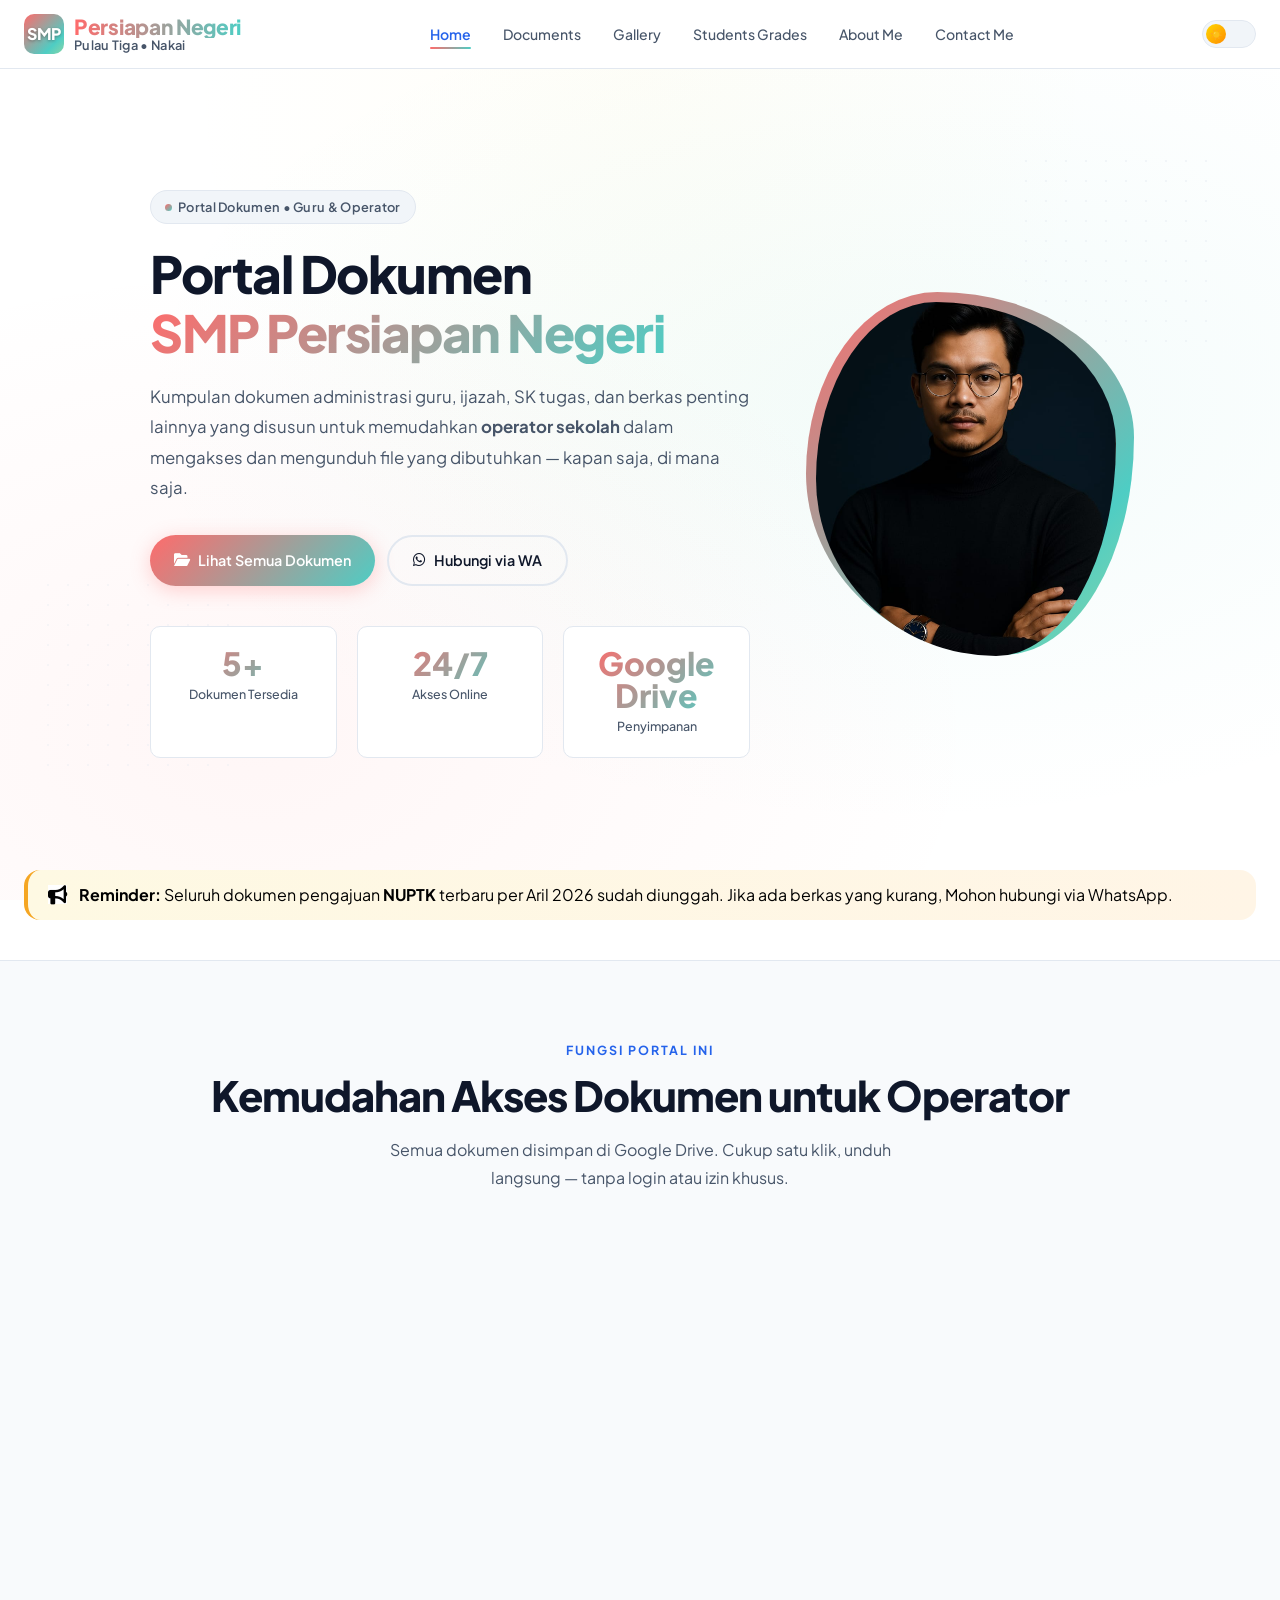
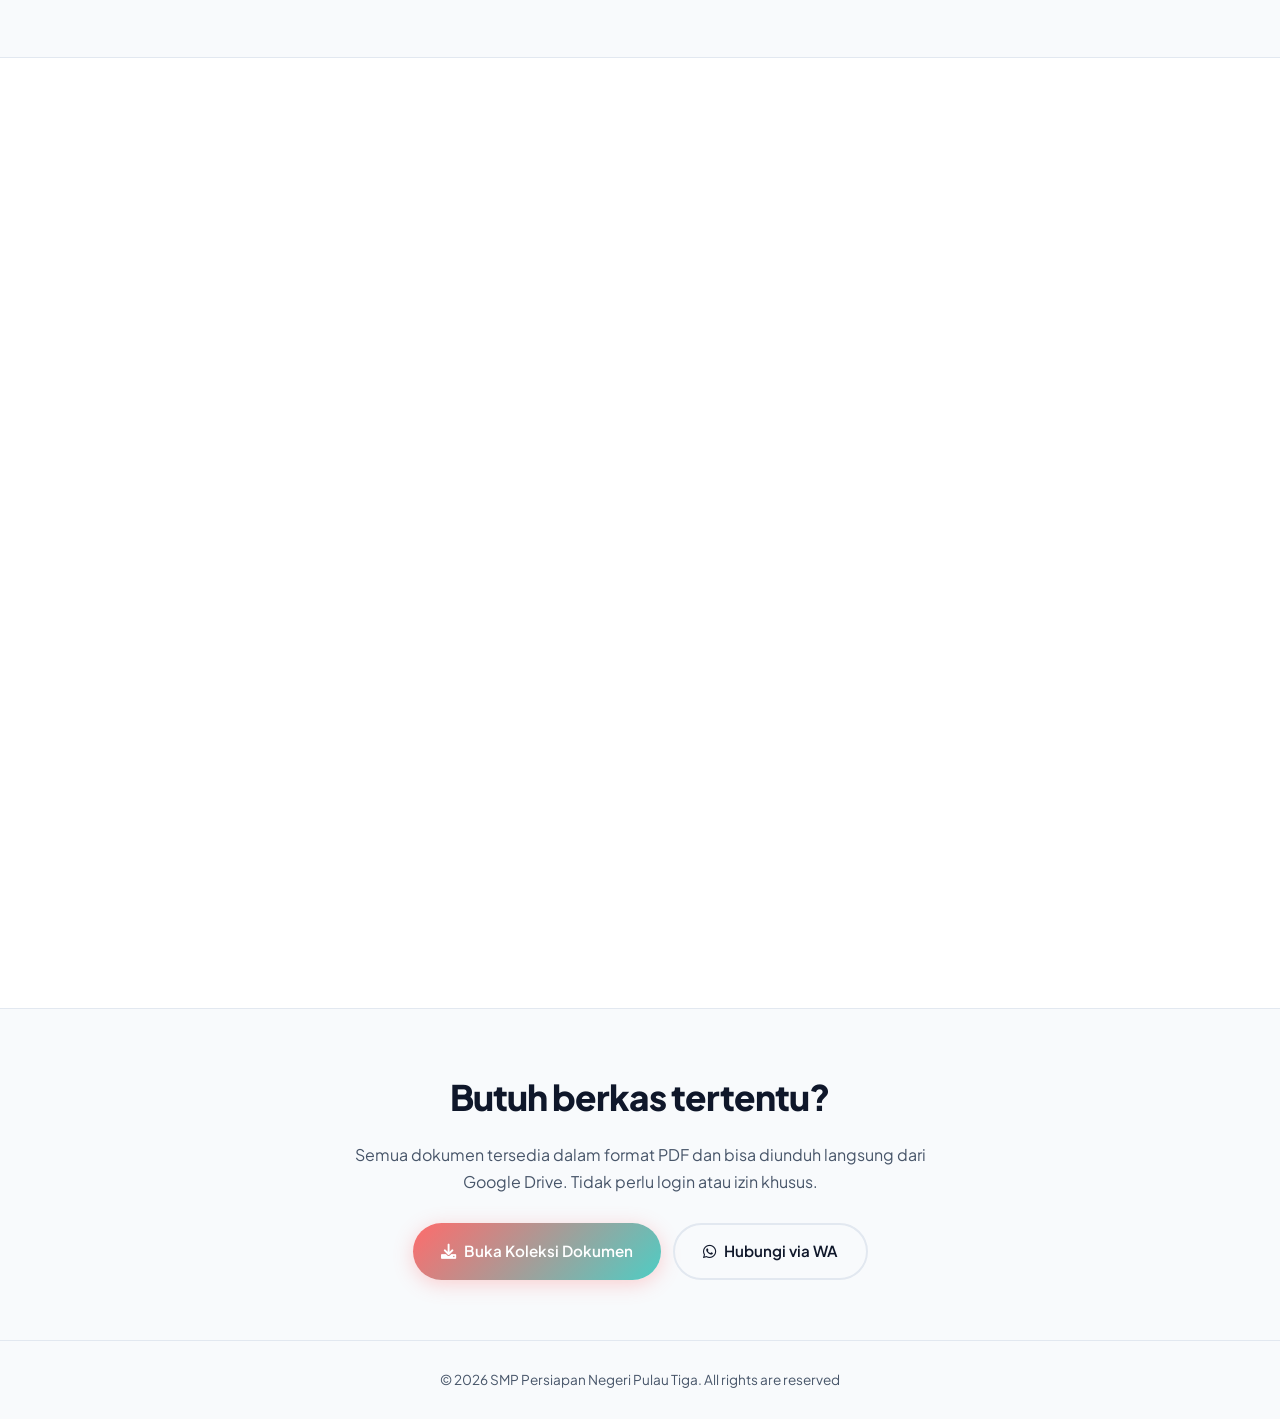
==== commit 57ddaba6: "komit ke 14" ====
--- a/index.html
+++ b/index.html
@@ -78,9 +78,9 @@
         <ul class="nav-links">
           <li><a href="index.html" class="active">Home</a></li>
           <li><a href="documents.html">Documents</a></li>
+          <li><a href="gallery.html">Gallery</a></li>
+          <li><a href="grades.html">Students Grades</a></li>
           <li><a href="about.html">About Me</a></li>
-          <li><a href="gallery.html" class="active">Gallery</a></li>
-          <li><a href="grades.html" class="active">Students Grades</a></li>
           <li><a href="contact.html">Contact Me</a></li>
         </ul>
         <div class="nav-right">
@@ -97,9 +97,9 @@
   <div class="mobile-menu" id="mobileMenu">
     <a href="index.html" class="active">Home</a>
     <a href="documents.html">Documents</a>
+    <a href="gallery.html">Gallery</a>
+    <a href="grades.html">Students Grades</a>
     <a href="about.html">About Me</a>
-    <a href="gallery.html" class="active"> Gallery</a>
-    <a href="grades.html" class="active">Students Grades</a>
     <a href="contact.html">Contact Me</a>
   </div>
 
@@ -123,8 +123,9 @@
             </h1>
 
             <p class="hero-desc fade-up">
-              Kumpulan dokumen administrasi guru, ijazah, SK tugas, dan berkas penting lainnya
-              yang disusun untuk memudahkan <strong>operator sekolah</strong> dalam mengakses dan mengunduh
+              Kumpulan dokumen administrasi guru, ijazah, SK tugas, dan berkas
+              penting lainnya yang disusun untuk memudahkan
+              <strong>operator sekolah</strong> dalam mengakses dan mengunduh
               file yang dibutuhkan — kapan saja, di mana saja.
             </p>
 
@@ -192,12 +193,12 @@
     </section>
 
     <!-- PENGUMUMAN RINGAN (KONTEN RELEVAN) -->
-    <div class="container" style="margin-top: -30px; position: relative; z-index: 5;">
-      <div class="announcement-bar fade-up" style="color: #000000;">
-        <i class="fas fa-bullhorn" style="font-size: 1.2rem; background-color: white; color: #000000;"></i>
-        <span><strong>Reminder:</strong> Seluruh dokumen pengajuan <strong>NUPTK</strong> terbaru per Aril 2026 sudah
-          diunggah. Jika ada berkas yang
-          kurang, Mohon hubungi via WhatsApp.</span>
+    <div class="container" style="margin-top: -30px; position: relative; z-index: 5">
+      <div class="announcement-bar fade-up" style="color: #000000">
+        <i class="fas fa-bullhorn" style="font-size: 1.2rem; background-color: white; color: #000000"></i>
+        <span><strong>Reminder:</strong> Seluruh dokumen pengajuan
+          <strong>NUPTK</strong> terbaru per Aril 2026 sudah diunggah. Jika
+          ada berkas yang kurang, Mohon hubungi via WhatsApp.</span>
       </div>
     </div>
 
@@ -210,9 +211,12 @@
       <div class="container">
         <div style="text-align: center; margin-bottom: 48px">
           <p class="section-label fade-up">Fungsi Portal Ini</p>
-          <h2 class="section-title fade-up">Kemudahan Akses Dokumen untuk Operator</h2>
+          <h2 class="section-title fade-up">
+            Kemudahan Akses Dokumen untuk Operator
+          </h2>
           <p class="section-desc fade-up" style="margin: 0 auto">
-            Semua dokumen disimpan di Google Drive. Cukup satu klik, unduh langsung — tanpa login atau izin khusus.
+            Semua dokumen disimpan di Google Drive. Cukup satu klik, unduh
+            langsung — tanpa login atau izin khusus.
           </p>
         </div>
 
@@ -247,7 +251,8 @@
                   color: var(--text2);
                   line-height: 1.6;
                 ">
-              Ijazah SD, SMP, SMA, dan S1 tersedia dalam format PDF siap cetak.
+              Ijazah SD, SMP, SMA, dan S1 tersedia dalam format PDF siap
+              cetak.
             </p>
           </div>
 
@@ -277,7 +282,8 @@
                   color: var(--text2);
                   line-height: 1.6;
                 ">
-              SK Dinas Pendidikan, pembagian tugas mengajar, dan surat keputusan lainnya.
+              SK Dinas Pendidikan, pembagian tugas mengajar, dan surat
+              keputusan lainnya.
             </p>
           </div>
 
@@ -362,22 +368,22 @@
             ">
           <div class="fade-up">
             <p class="section-label">Tentang Portal Ini</p>
-            <h2 class="section-title">
-              Mengapa portal ini dibuat?
-            </h2>
+            <h2 class="section-title">Mengapa portal ini dibuat?</h2>
             <p style="
                   color: var(--text2);
                   line-height: 1.8;
                   margin-bottom: 20px;
                   font-size: 0.95rem;
                 ">
-              Portal ini dirancang untuk memudahkan operator sekolah dan pihak terkait dalam
-              mengakses berkas-berkas administrasi guru. Semua file disimpan terpusat di Google Drive,
-              sehingga tidak perlu mencari manual atau meminta berulang kali. Cukup buka situs ini,
+              Portal ini dirancang untuk memudahkan operator sekolah dan pihak
+              terkait dalam mengakses berkas-berkas administrasi guru. Semua
+              file disimpan terpusat di Google Drive, sehingga tidak perlu
+              mencari manual atau meminta berulang kali. Cukup buka situs ini,
               pilih dokumen, dan unduh.
             </p>
             <div class="quote-box" style="margin-bottom: 28px">
-              “Tersedianya dokumen secara online menghemat waktu dan memudahkan koordinasi administrasi.”
+              “Tersedianya dokumen secara online menghemat waktu dan
+              memudahkan koordinasi administrasi.”
             </div>
             <a href="about.html" class="btn btn-outline">
               Info lebih lanjut
@@ -486,7 +492,8 @@
                   Wilayah 3T
                 </div>
                 <div style="font-size: 0.8rem; color: var(--text2)">
-                  Terdepan, Terluar, Tertinggal — semangat pelayanan pendidikan
+                  Terdepan, Terluar, Tertinggal — semangat pelayanan
+                  pendidikan
                 </div>
               </div>
             </div>
@@ -496,11 +503,15 @@
     </section>
 
     <!-- KONTEN TAMBAHAN: Tautan cepat & informasi layanan -->
-    <section style="padding: 30px 0 40px;">
+    <section style="padding: 30px 0 40px">
       <div class="container">
-        <div class="fade-up" style="text-align: center; margin-bottom: 30px;">
-          <h3 class="section-title" style="font-size: 1.6rem;">⚡ Tautan Cepat</h3>
-          <p style="color: var(--text2);">Akses langsung ke dokumen yang paling sering dicari</p>
+        <div class="fade-up" style="text-align: center; margin-bottom: 30px">
+          <h3 class="section-title" style="font-size: 1.6rem">
+            ⚡ Tautan Cepat
+          </h3>
+          <p style="color: var(--text2)">
+            Akses langsung ke dokumen yang paling sering dicari
+          </p>
         </div>
         <div class="quick-links fade-up">
           <a href="documents.html?filter=ijazah" class="quick-link-item"><i class="fas fa-graduation-cap"></i> Ijazah
@@ -512,14 +523,26 @@
             Sertifikat Pendukung</a>
           <a href="contact.html" class="quick-link-item"><i class="fab fa-whatsapp"></i> Minta Dokumen Lain</a>
         </div>
-        <div
-          style="margin-top: 32px; background: var(--card-bg); border: 1px solid var(--border); border-radius: 20px; padding: 22px 28px; text-align: center;"
-          class="fade-up">
-          <i class="fas fa-cloud-upload-alt"
-            style="font-size: 1.8rem; color: var(--primary-light); margin-bottom: 8px; display: inline-block;"></i>
-          <p style="margin-bottom: 0; font-weight: 500;">🔒 Semua dokumen tersimpan aman di Google Drive.<br> <span
-              style="font-size: 0.85rem; color: var(--text2);">Jika ada berkas yang perlu diperbarui atau ditambahkan,
-              silakan hubungi pengelola portal.</span></p>
+        <div style="
+              margin-top: 32px;
+              background: var(--card-bg);
+              border: 1px solid var(--border);
+              border-radius: 20px;
+              padding: 22px 28px;
+              text-align: center;
+            " class="fade-up">
+          <i class="fas fa-cloud-upload-alt" style="
+                font-size: 1.8rem;
+                color: var(--primary-light);
+                margin-bottom: 8px;
+                display: inline-block;
+              "></i>
+          <p style="margin-bottom: 0; font-weight: 500">
+            🔒 Semua dokumen tersimpan aman di Google Drive.<br />
+            <span style="font-size: 0.85rem; color: var(--text2)">Jika ada berkas yang perlu diperbarui atau
+              ditambahkan, silakan
+              hubungi pengelola portal.</span>
+          </p>
         </div>
       </div>
     </section>
@@ -541,8 +564,8 @@
             Butuh berkas tertentu?
           </h2>
           <p style="color: var(--text2); margin-bottom: 28px; line-height: 1.7">
-            Semua dokumen tersedia dalam format PDF dan bisa diunduh langsung dari Google Drive.
-            Tidak perlu login atau izin khusus.
+            Semua dokumen tersedia dalam format PDF dan bisa diunduh langsung
+            dari Google Drive. Tidak perlu login atau izin khusus.
           </p>
           <div style="
                 display: flex;
@@ -565,9 +588,7 @@
   <!-- FOOTER -->
   <footer>
     <div class="container">
-      <p>
-        © 2026 SMP Persiapan Negeri Pulau Tiga. All rights are reserved
-      </p>
+      <p>© 2026 SMP Persiapan Negeri Pulau Tiga. All rights are reserved</p>
     </div>
   </footer>
 
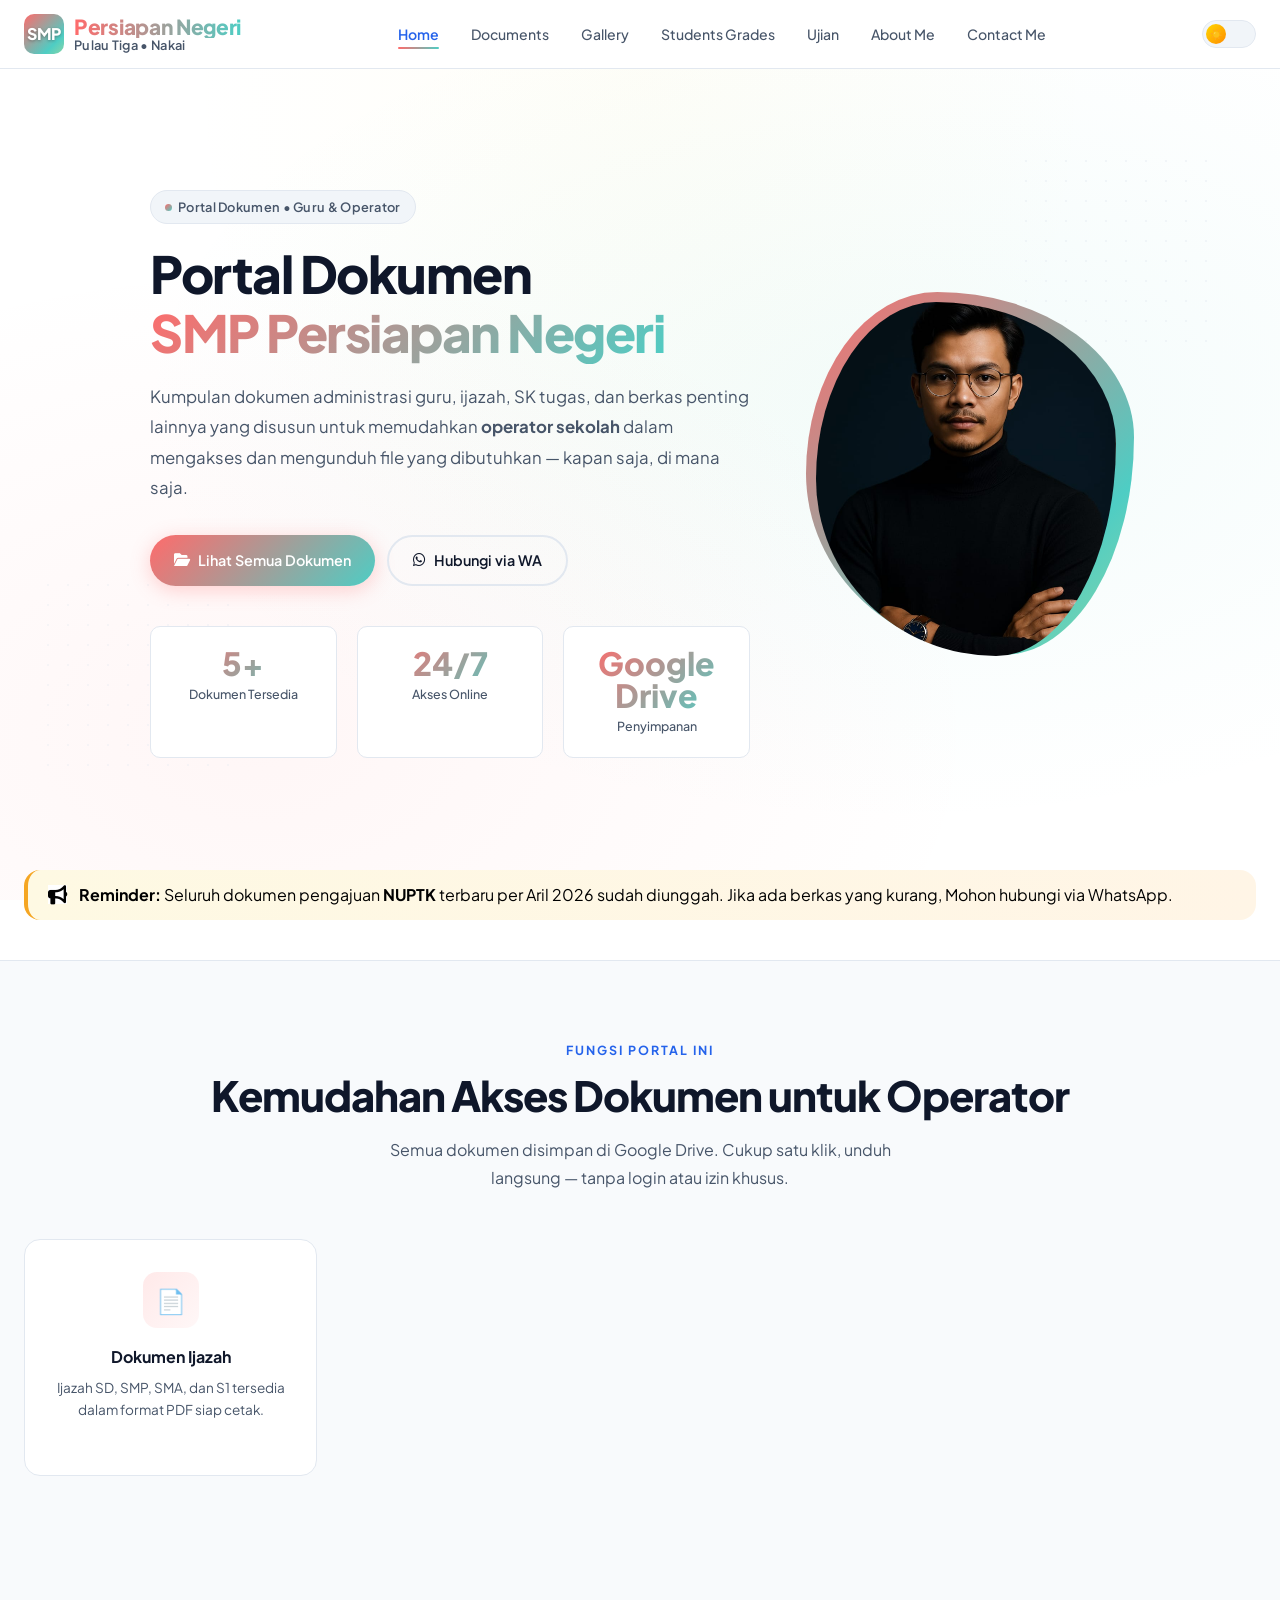
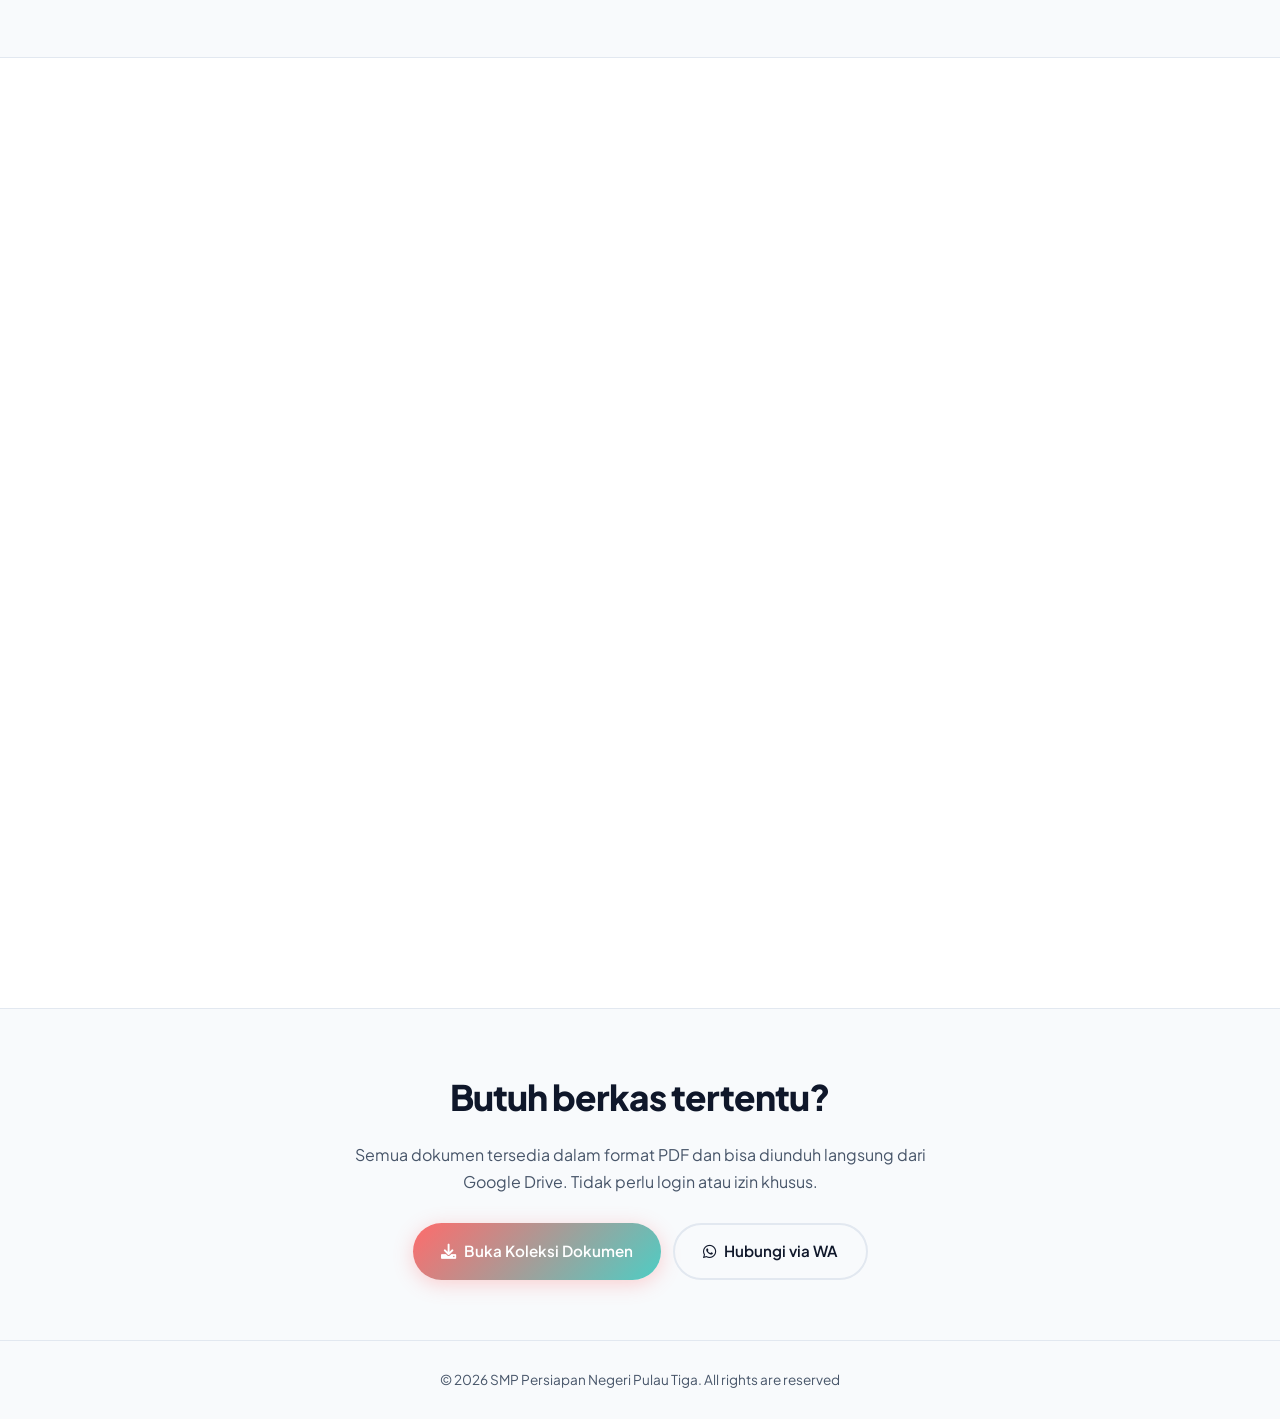
==== commit 0c522229: "komit ke 16" ====
--- a/index.html
+++ b/index.html
@@ -76,10 +76,11 @@
           </div>
         </a>
         <ul class="nav-links">
-          <li><a href="index.html" class="active">Home</a></li>
+          <li><a href="index.html">Home</a></li>
           <li><a href="documents.html">Documents</a></li>
           <li><a href="gallery.html">Gallery</a></li>
           <li><a href="grades.html">Students Grades</a></li>
+          <li><a href="exam.html">Ujian</a></li>
           <li><a href="about.html">About Me</a></li>
           <li><a href="contact.html">Contact Me</a></li>
         </ul>
@@ -95,13 +96,17 @@
     </div>
   </nav>
   <div class="mobile-menu" id="mobileMenu">
-    <a href="index.html" class="active">Home</a>
+    <a href="index.html">Home</a>
     <a href="documents.html">Documents</a>
     <a href="gallery.html">Gallery</a>
     <a href="grades.html">Students Grades</a>
+    <a href="exam.html">Ujian</a>
     <a href="about.html">About Me</a>
     <a href="contact.html">Contact Me</a>
   </div>
+
+
+
 
   <div class="page-content">
     <!-- HERO - versi lebih rendah hati & profesional -->
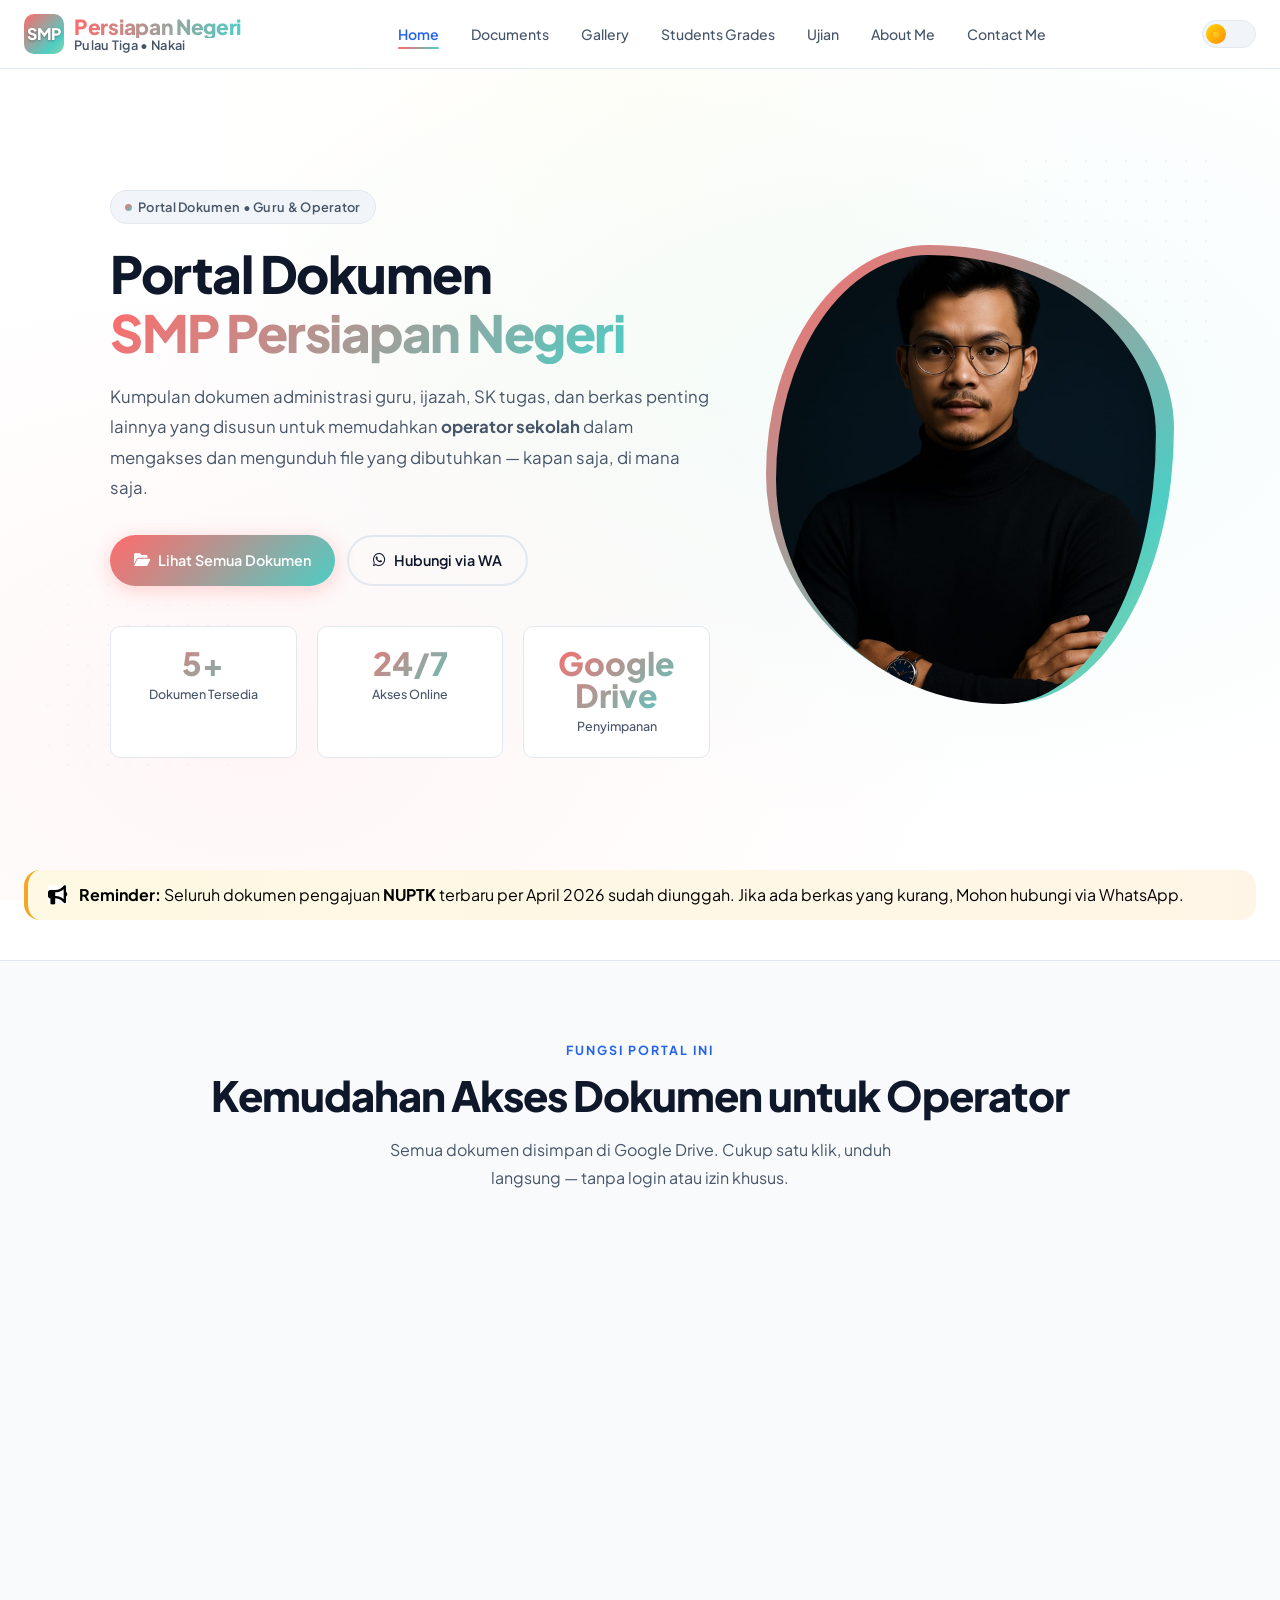
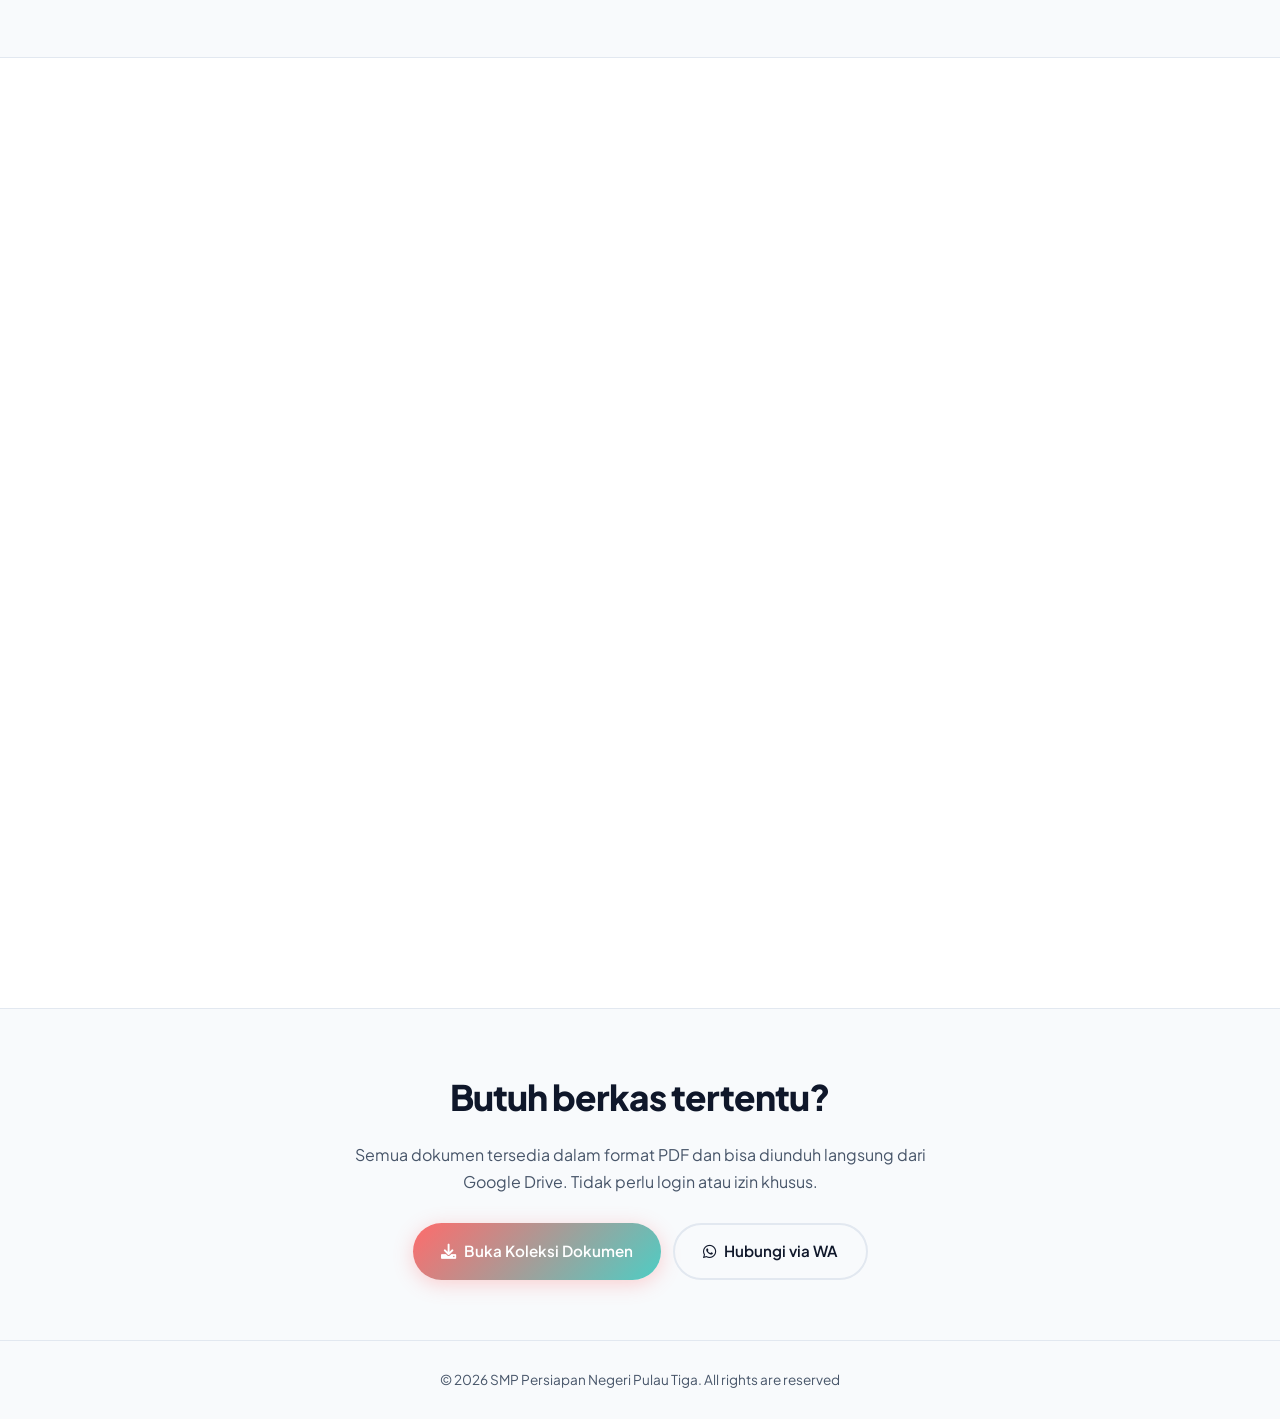
==== commit 98dbf265: "komit ke 01" ====
--- a/index.html
+++ b/index.html
@@ -55,7 +55,20 @@
       transform: translateY(-2px);
     }
 
+    /* PERBAIKAN: Responsive untuk section Tentang Portal Ini */
+    .about-portal-grid {
+      display: grid;
+      grid-template-columns: 1fr 1fr;
+      gap: 60px;
+      align-items: center;
+    }
+
     @media (max-width: 768px) {
+      .about-portal-grid {
+        grid-template-columns: 1fr;
+        gap: 40px;
+      }
+
       .announcement-bar {
         font-size: 0.85rem;
       }
@@ -104,9 +117,6 @@
     <a href="about.html">About Me</a>
     <a href="contact.html">Contact Me</a>
   </div>
-
-
-
 
   <div class="page-content">
     <!-- HERO - versi lebih rendah hati & profesional -->
@@ -202,7 +212,7 @@
       <div class="announcement-bar fade-up" style="color: #000000">
         <i class="fas fa-bullhorn" style="font-size: 1.2rem; background-color: white; color: #000000"></i>
         <span><strong>Reminder:</strong> Seluruh dokumen pengajuan
-          <strong>NUPTK</strong> terbaru per Aril 2026 sudah diunggah. Jika
+          <strong>NUPTK</strong> terbaru per April 2026 sudah diunggah. Jika
           ada berkas yang kurang, Mohon hubungi via WhatsApp.</span>
       </div>
     </div>
@@ -362,15 +372,11 @@
       </div>
     </section>
 
-    <!-- ABOUT SNIPPET - lebih netral & tidak hiperbola -->
+    <!-- ABOUT SNIPPET - PERBAIKAN: Responsive mobile -->
     <section class="section">
       <div class="container">
-        <div style="
-              display: grid;
-              grid-template-columns: 1fr 1fr;
-              gap: 60px;
-              align-items: center;
-            ">
+        <div class="about-portal-grid">
+          <!-- Kolom Kiri: Teks -->
           <div class="fade-up">
             <p class="section-label">Tentang Portal Ini</p>
             <h2 class="section-title">Mengapa portal ini dibuat?</h2>
@@ -395,6 +401,8 @@
               <i class="fas fa-arrow-right" style="margin-left: 4px"></i>
             </a>
           </div>
+
+          <!-- Kolom Kanan: Info Cards -->
           <div class="fade-up" style="display: flex; flex-direction: column; gap: 16px">
             <div style="
                   display: flex;
--- a/css/style.css
+++ b/css/style.css
@@ -844,8 +844,8 @@
 /* ===== PROFILE IMAGE ===== */
 .profile-frame {
   position: relative;
-  width: 320px;
-  height: 355px;
+  width: 400px;
+  height: 450px;
   flex-shrink: 0;
 }
 
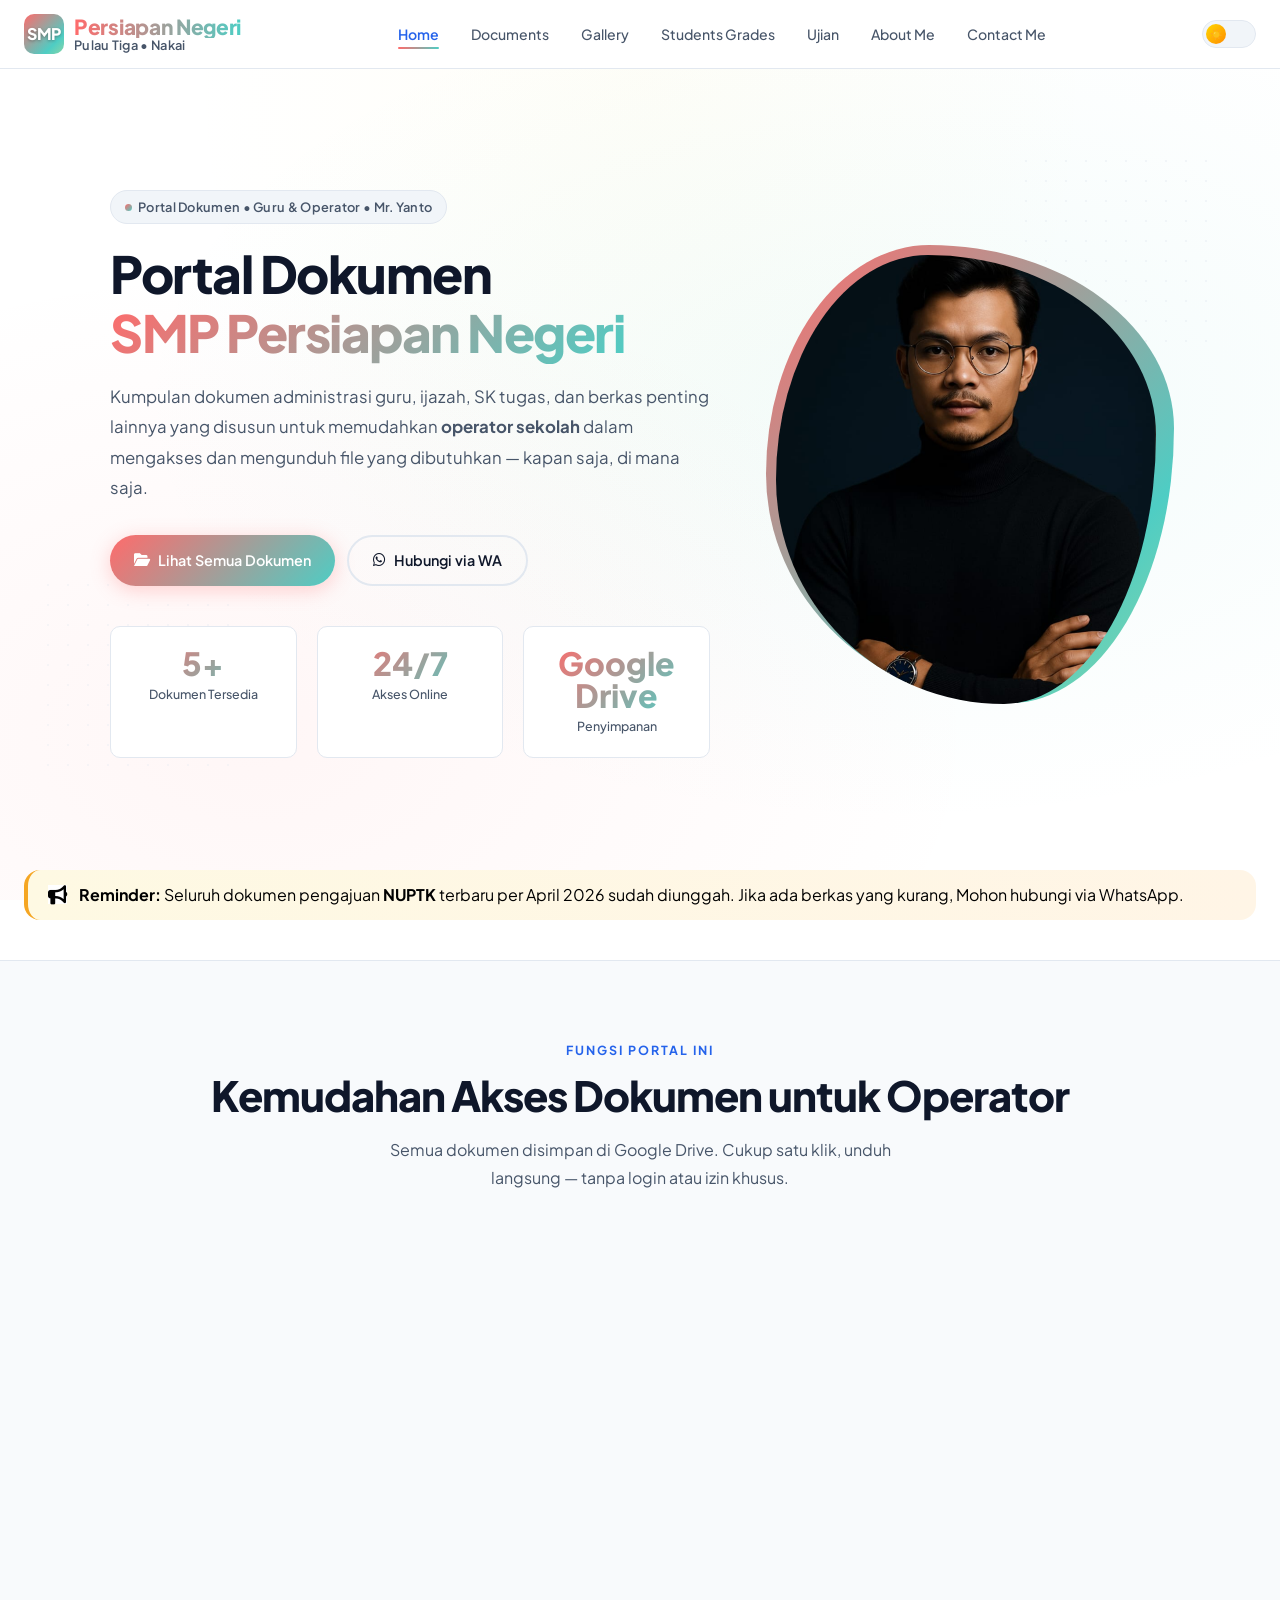
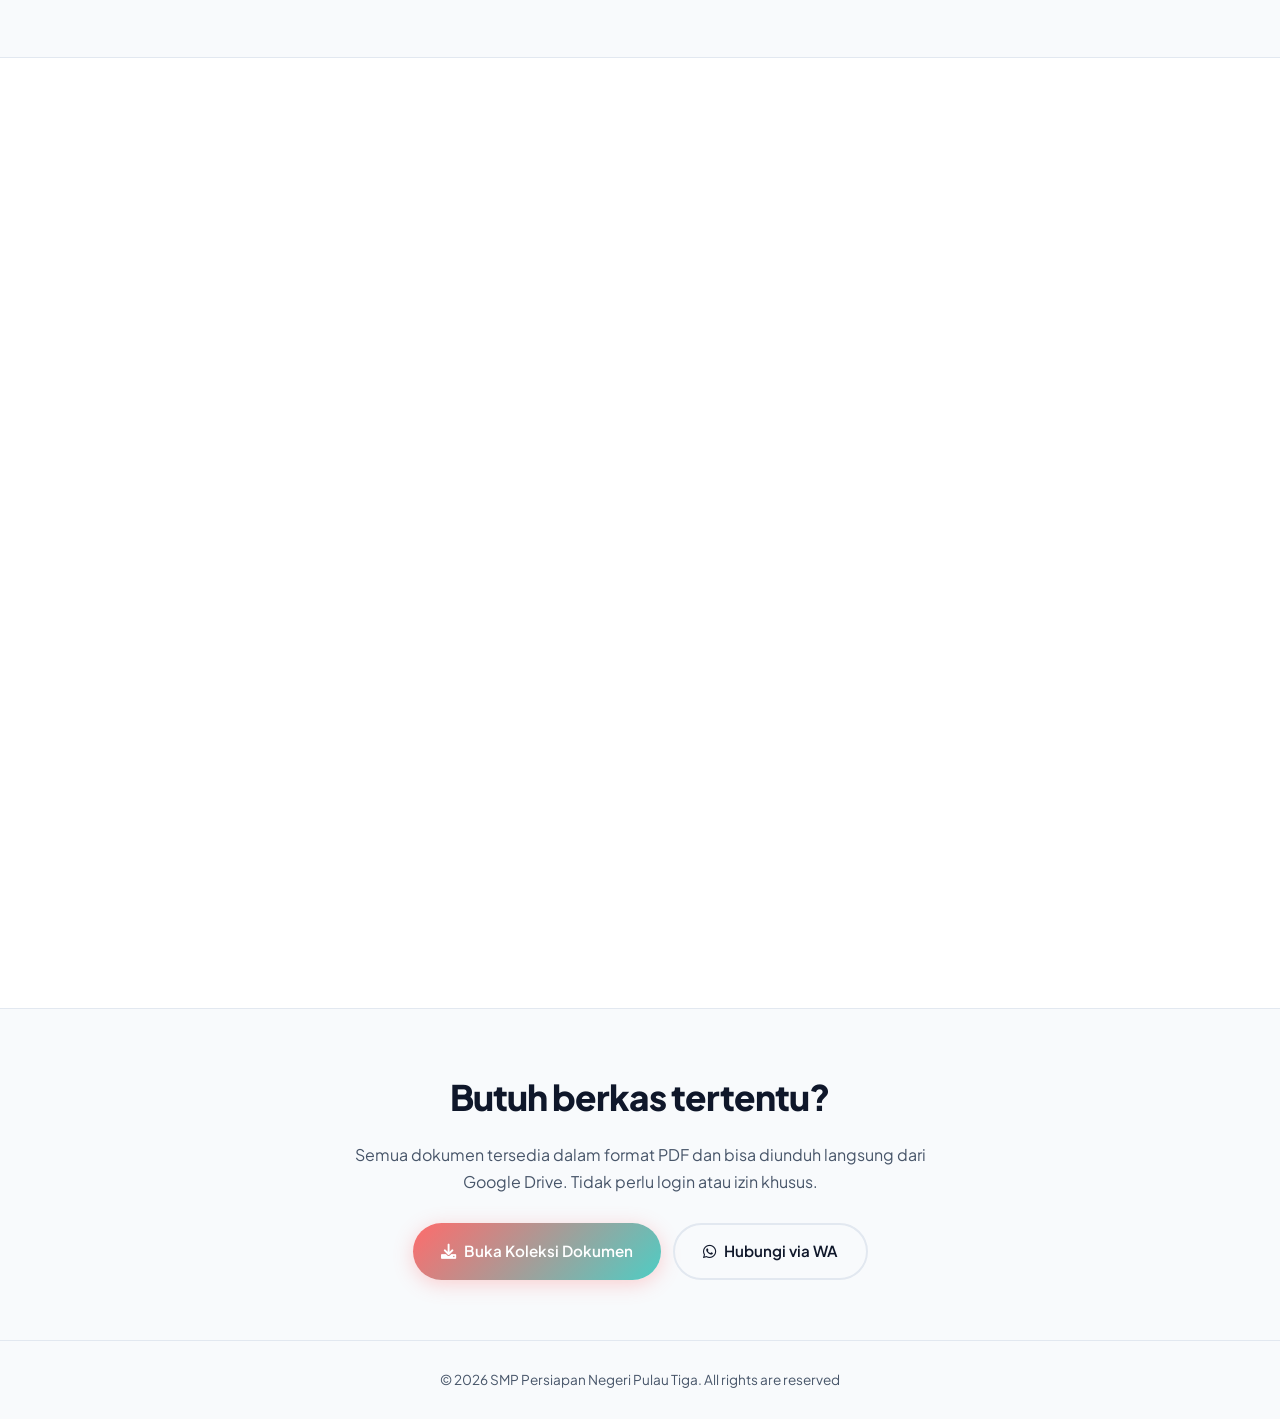
==== commit 7b448026: "komit baru" ====
--- a/index.html
+++ b/index.html
@@ -130,7 +130,7 @@
           <div class="hero-text">
             <div class="badge fade-up" style="margin-bottom: 20px">
               <span class="badge-dot"></span>
-              Portal Dokumen • Guru & Operator
+              Portal Dokumen • Guru & Operator • Mr. Yanto
             </div>
 
             <h1 class="fade-up">
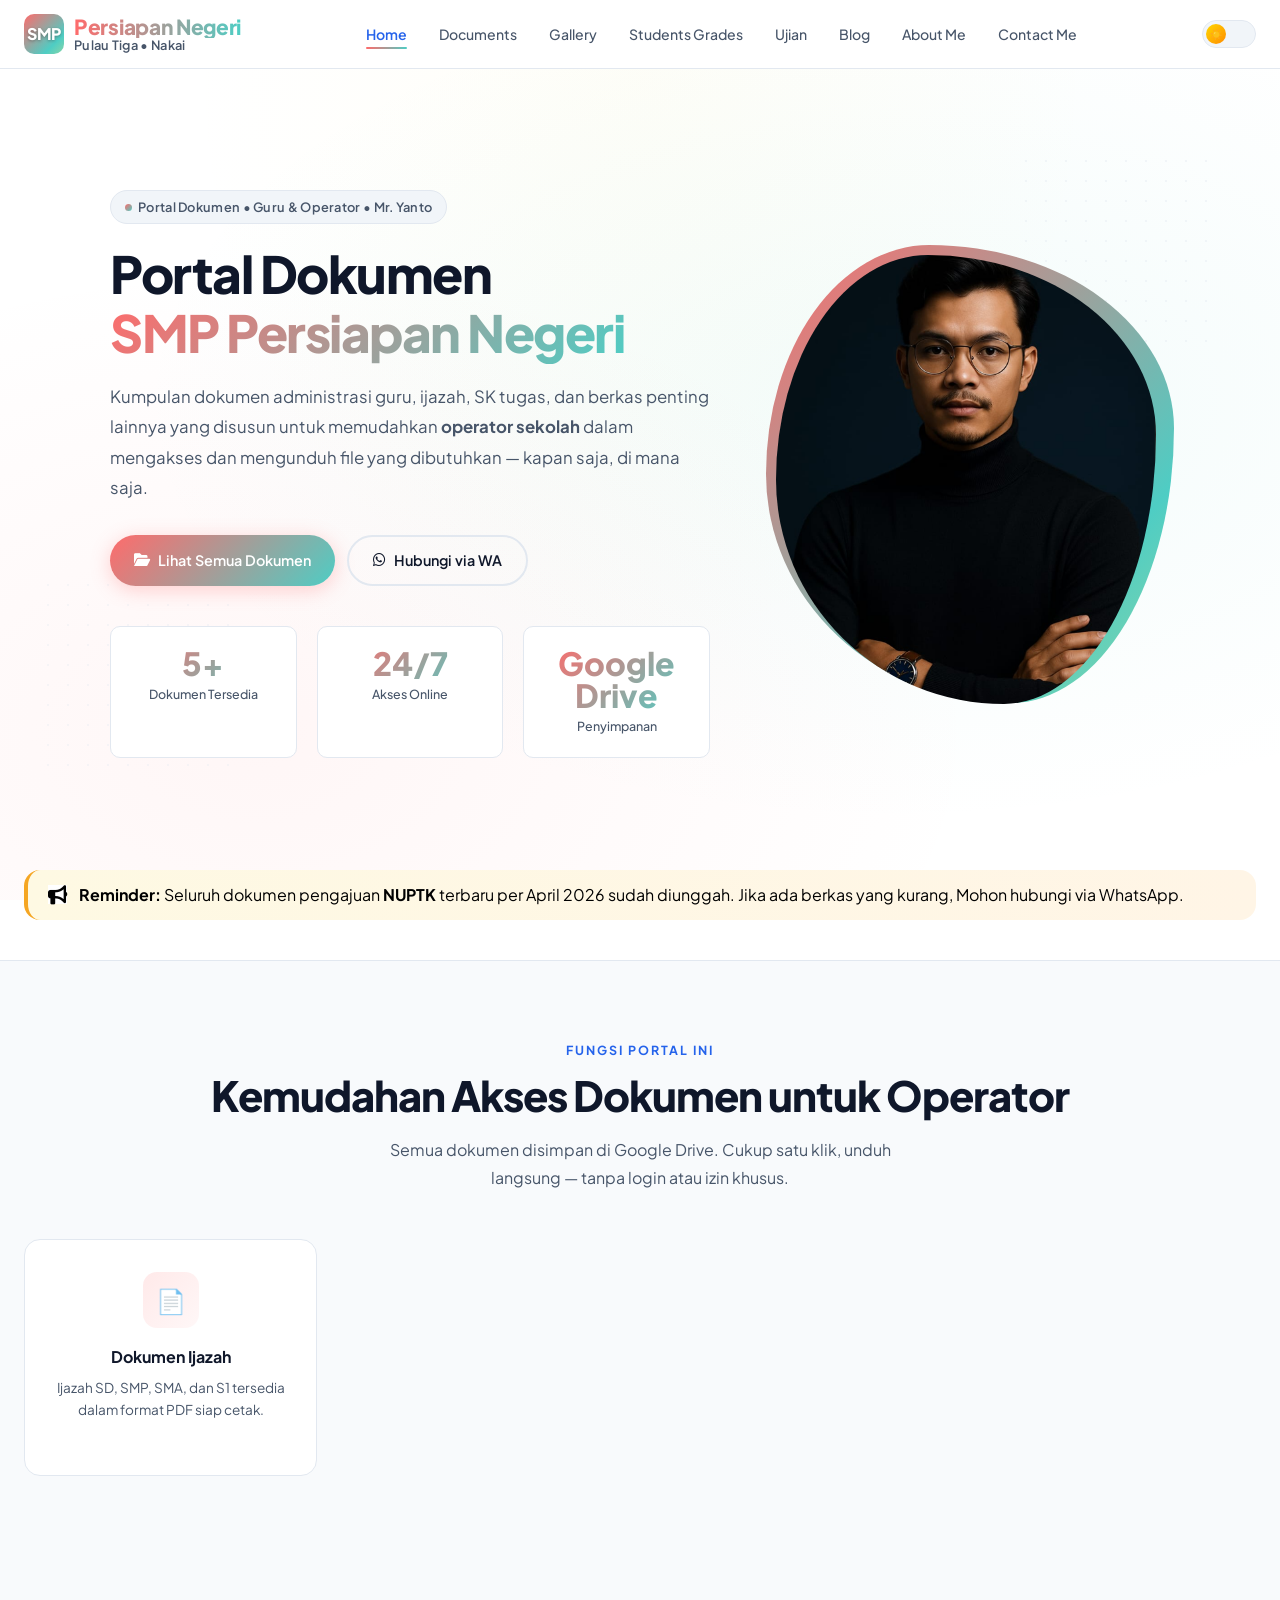
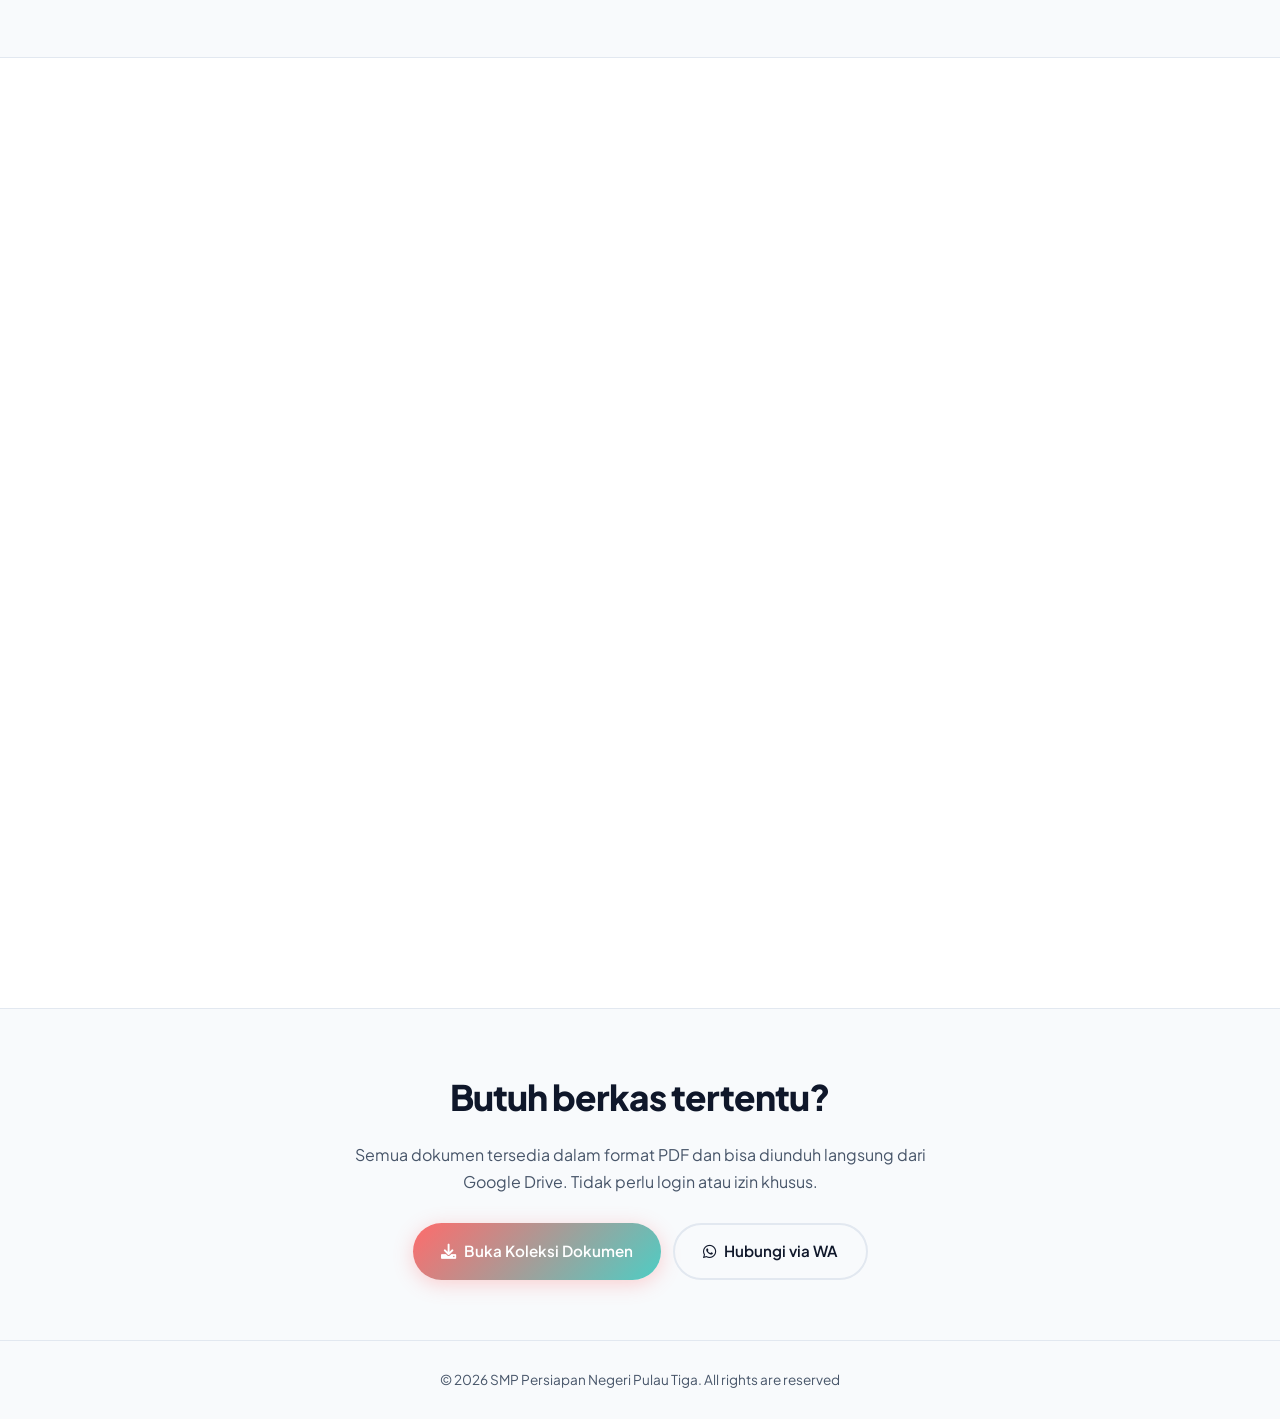
==== commit d41fb905: "komit aja" ====
--- a/index.html
+++ b/index.html
@@ -94,6 +94,7 @@
           <li><a href="gallery.html">Gallery</a></li>
           <li><a href="grades.html">Students Grades</a></li>
           <li><a href="exam.html">Ujian</a></li>
+          <li><a href="blog.html">Blog</a></li>
           <li><a href="about.html">About Me</a></li>
           <li><a href="contact.html">Contact Me</a></li>
         </ul>
@@ -105,18 +106,20 @@
             <span></span><span></span><span></span>
           </button>
         </div>
-      </div>
-    </div>
-  </nav>
-  <div class="mobile-menu" id="mobileMenu">
-    <a href="index.html">Home</a>
-    <a href="documents.html">Documents</a>
-    <a href="gallery.html">Gallery</a>
-    <a href="grades.html">Students Grades</a>
-    <a href="exam.html">Ujian</a>
-    <a href="about.html">About Me</a>
-    <a href="contact.html">Contact Me</a>
-  </div>
+        </div>
+        </div>
+        </nav>
+        <div class="mobile-menu" id="mobileMenu">
+          <a href="index.html">Home</a>
+          <a href="documents.html">Documents</a>
+          <a href="gallery.html">Gallery</a>
+          <a href="grades.html">Students Grades</a>
+          <a href="exam.html">Ujian</a>
+          <a href="blog.html">Blog</a>
+          <a href="about.html">About Me</a>
+          <a href="contact.html">Contact Me</a>
+        </div>
+
 
   <div class="page-content">
     <!-- HERO - versi lebih rendah hati & profesional -->
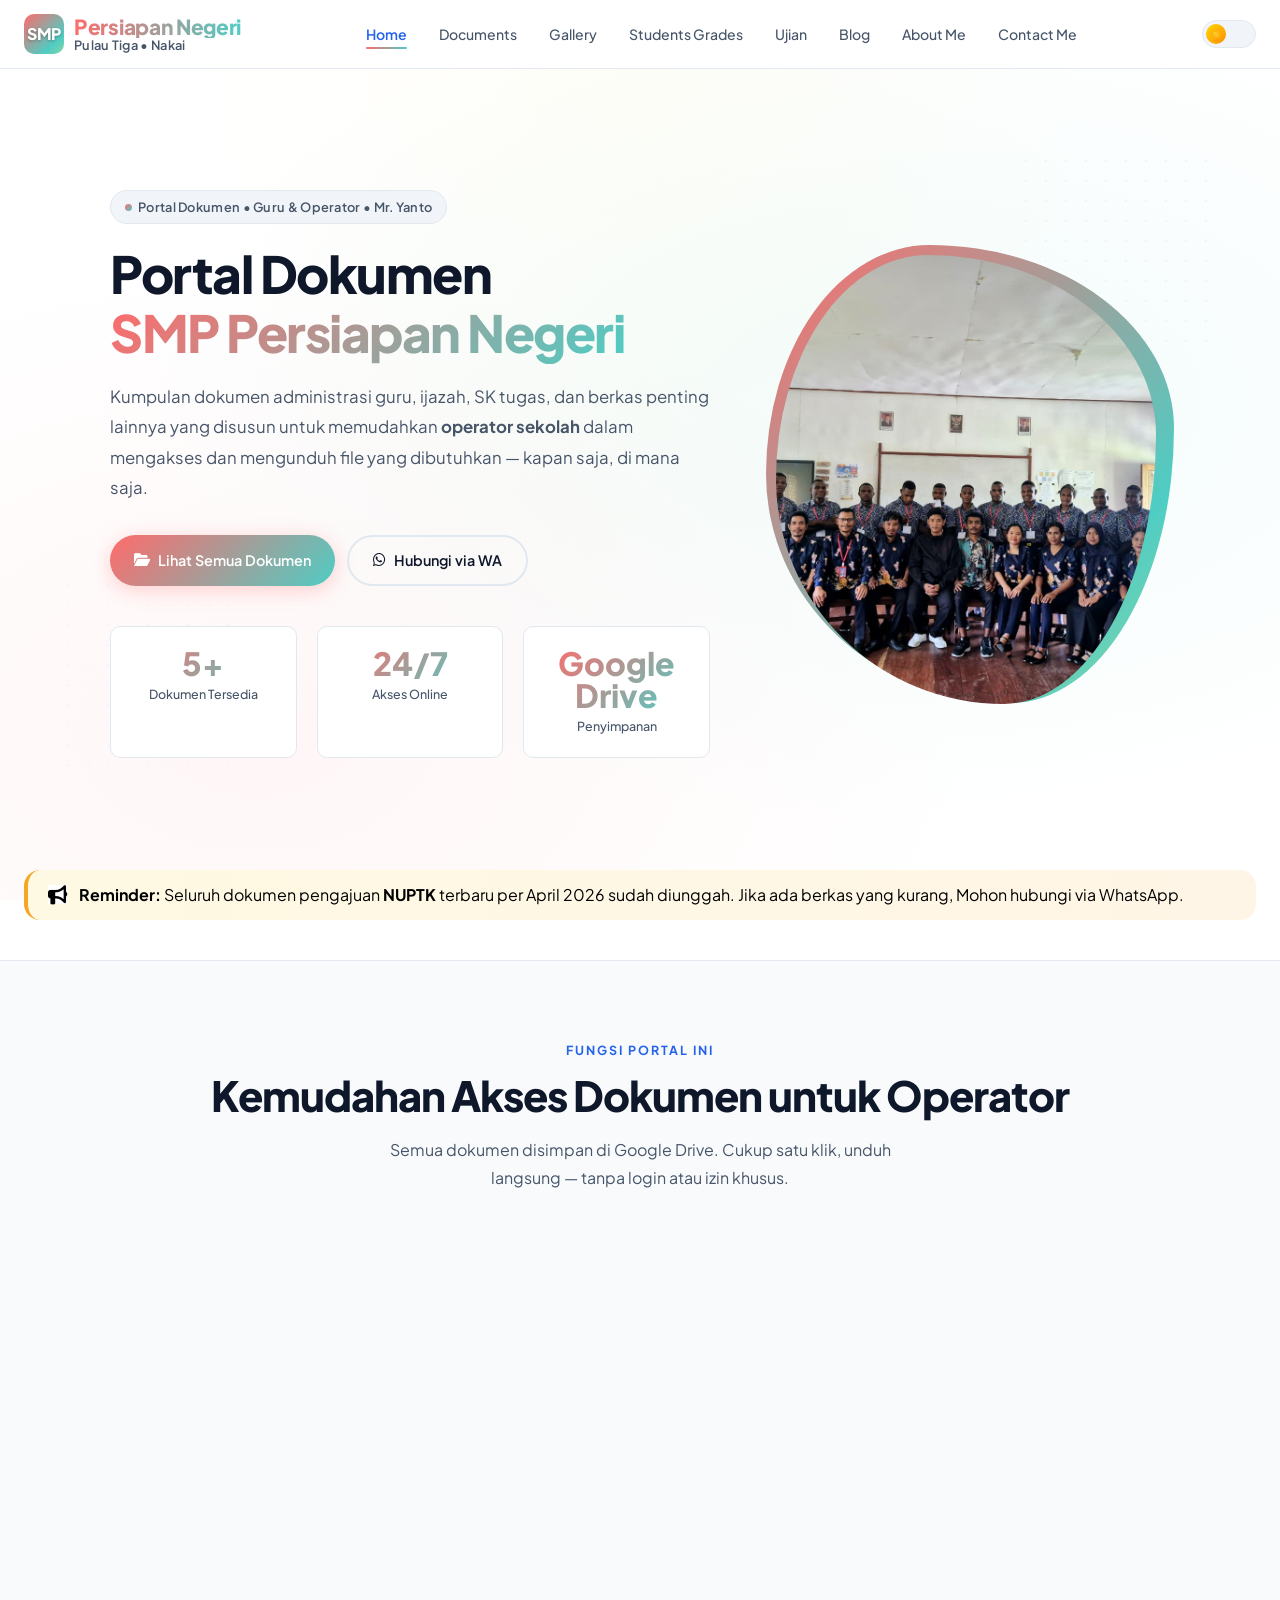
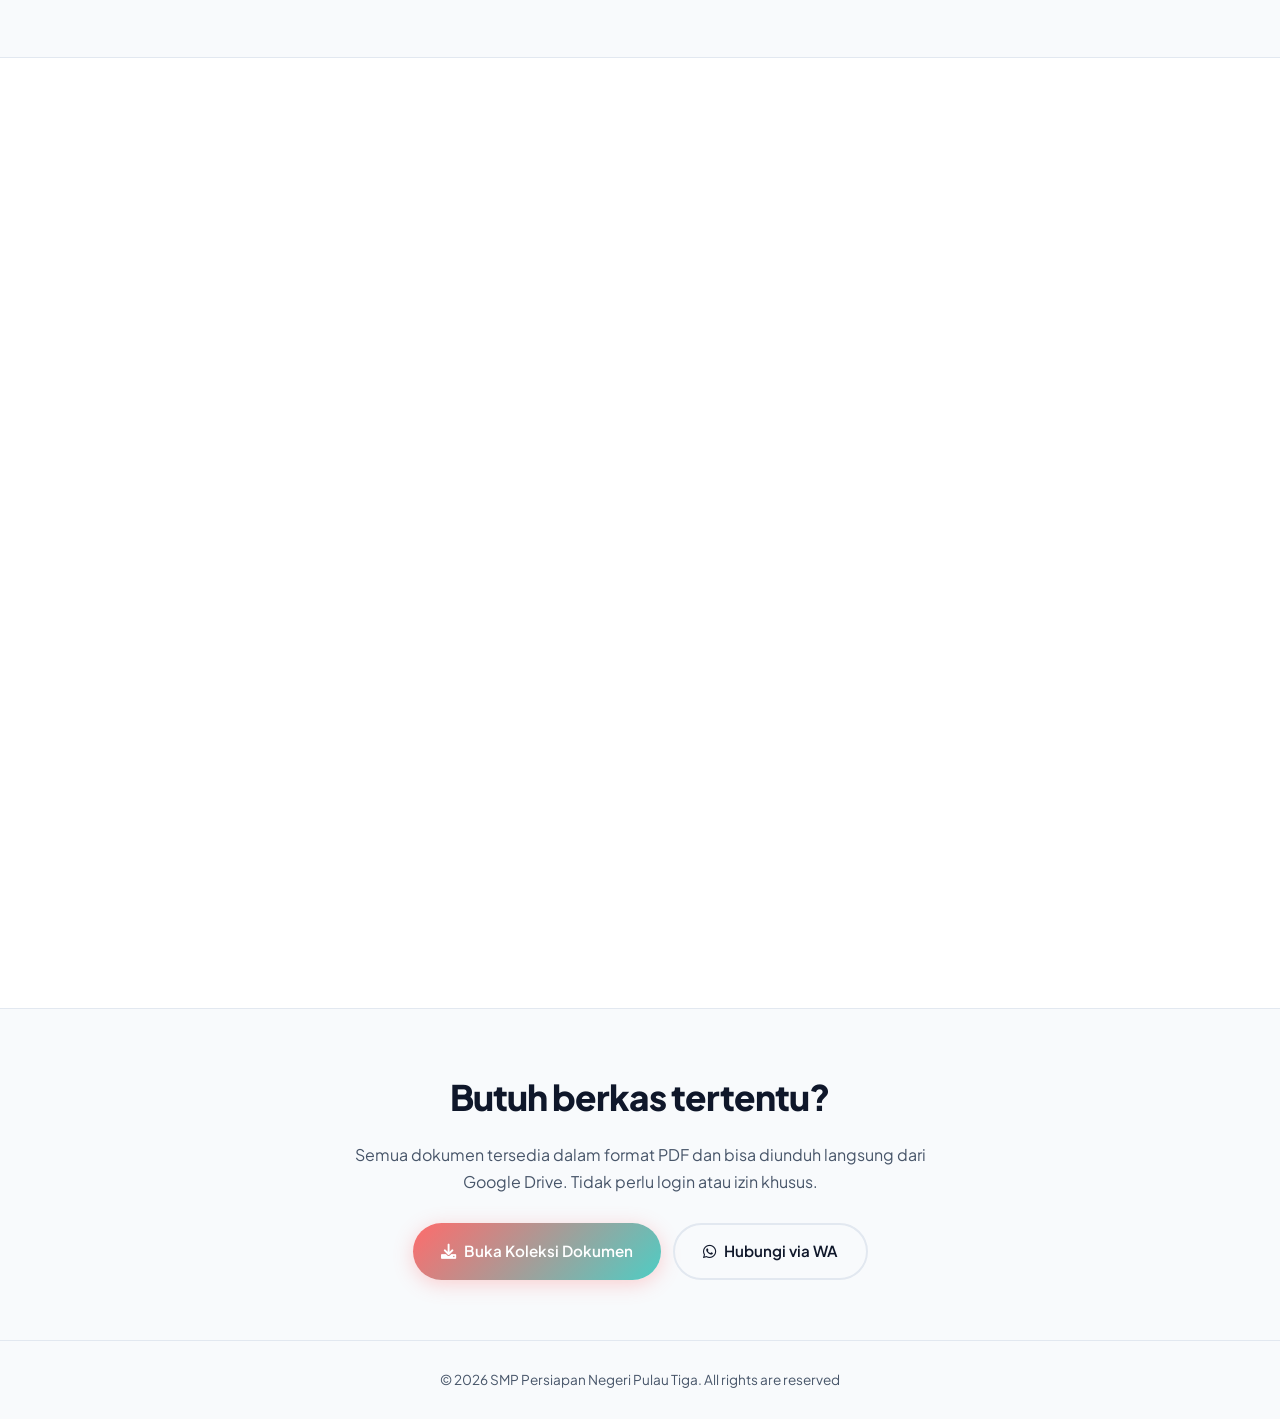
==== commit db15b910: "komit aja" ====
--- a/index.html
+++ b/index.html
@@ -176,7 +176,7 @@
 
           <div class="profile-wrapper fade-up">
             <div class="profile-frame">
-              <img src="images/Foto1.png" alt="Aurelius Santotinus Agung, S.Pd." class="profile-img" onerror="
+              <img src="images/Pass.jpeg" alt="Aurelius Santotinus Agung, S.Pd." class="profile-img" onerror="
                     this.style.display = 'none';
                     this.parentNode.querySelector(
                       '.profile-placeholder',
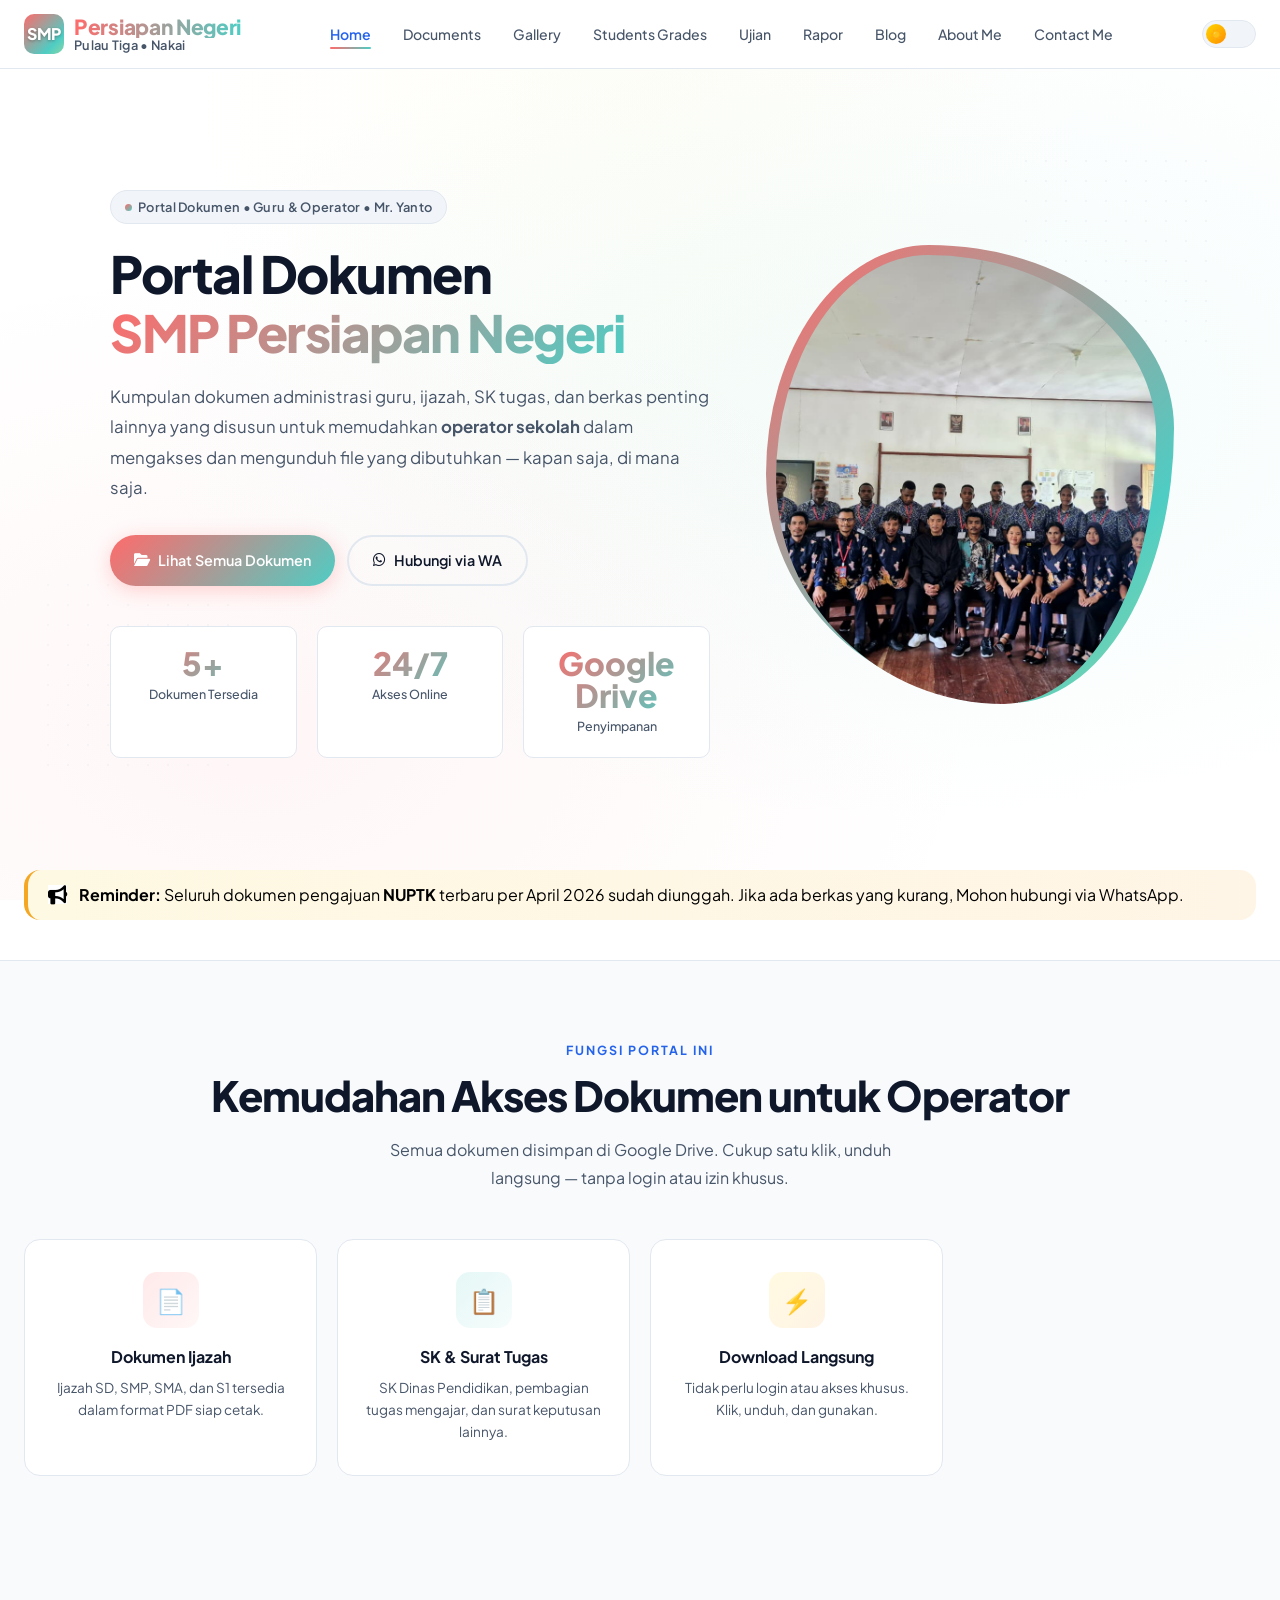
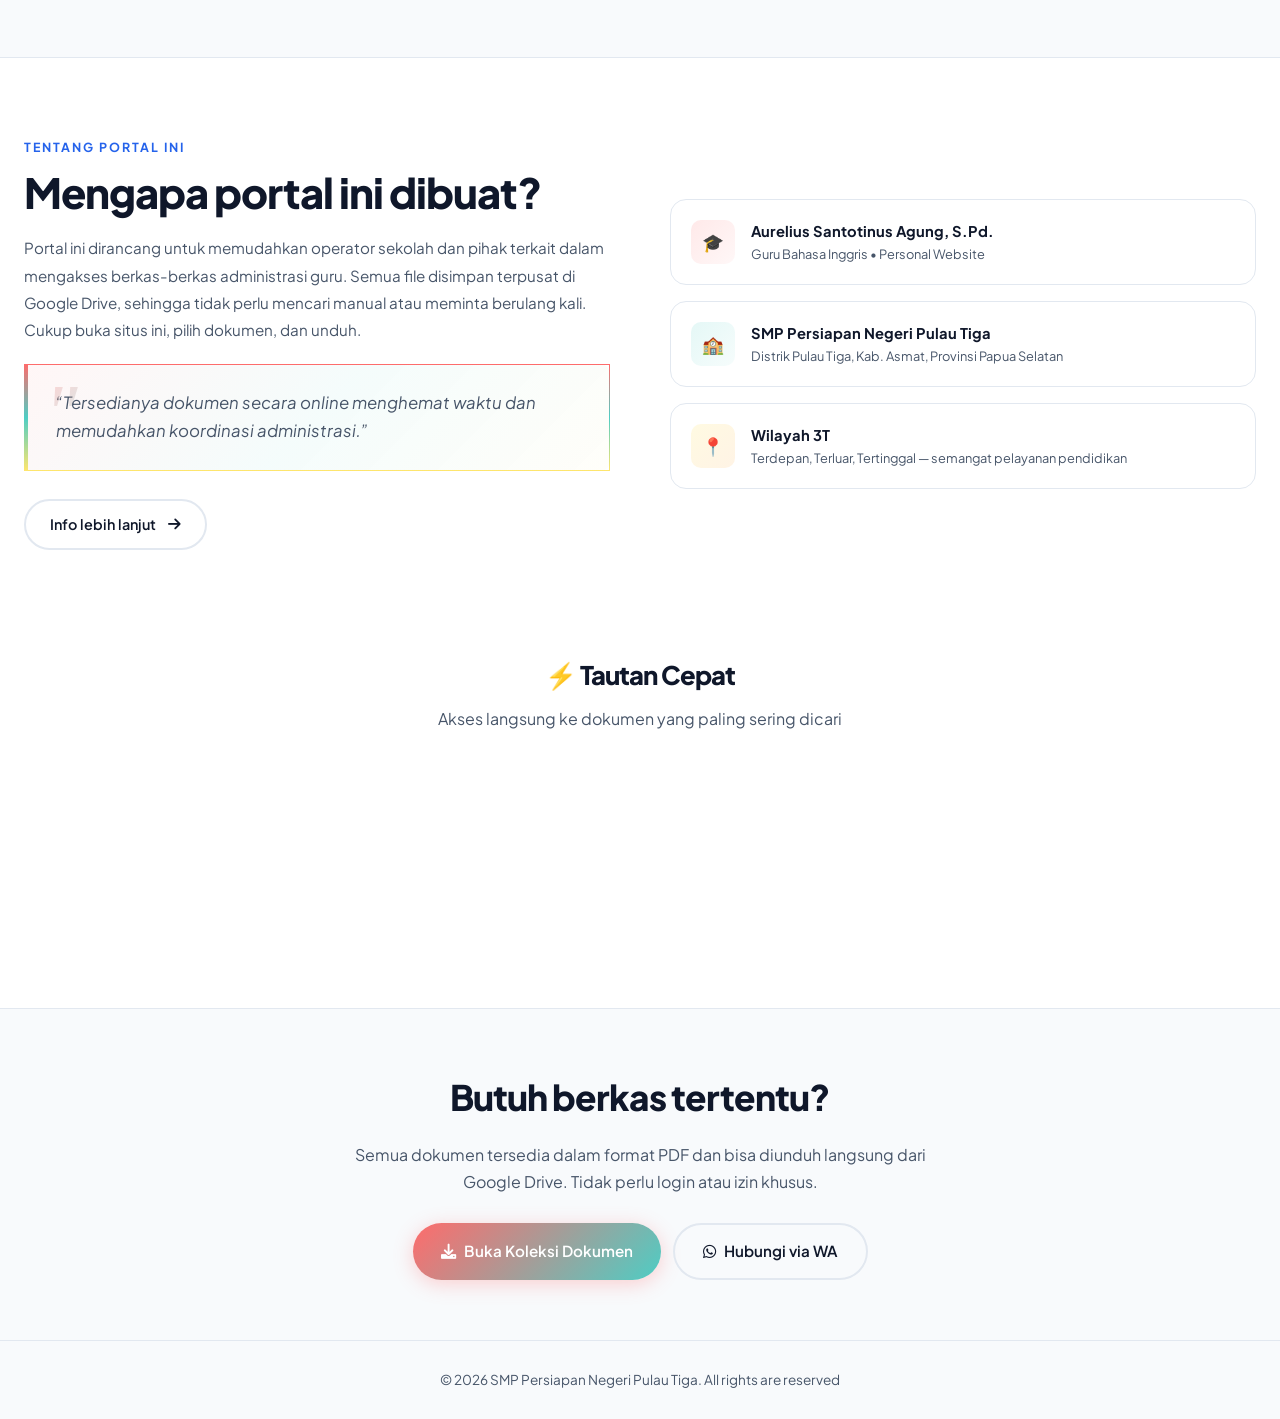
==== commit 55be901b: "komitin aja" ====
--- a/index.html
+++ b/index.html
@@ -94,31 +94,33 @@
           <li><a href="gallery.html">Gallery</a></li>
           <li><a href="grades.html">Students Grades</a></li>
           <li><a href="exam.html">Ujian</a></li>
+          <li><a href="rapor.html">Rapor</a></li>
           <li><a href="blog.html">Blog</a></li>
           <li><a href="about.html">About Me</a></li>
           <li><a href="contact.html">Contact Me</a></li>
         </ul>
         <div class="nav-right">
-          <button class="dark-toggle" aria-label="Toggle dark mode">
+          <button class="dark-toggle" aria-label="Toggle dark mode" id="darkToggleBtn">
             <div class="dark-toggle-ball">☀️</div>
           </button>
           <button class="hamburger" aria-label="Menu">
             <span></span><span></span><span></span>
           </button>
         </div>
-        </div>
-        </div>
-        </nav>
-        <div class="mobile-menu" id="mobileMenu">
-          <a href="index.html">Home</a>
-          <a href="documents.html">Documents</a>
-          <a href="gallery.html">Gallery</a>
-          <a href="grades.html">Students Grades</a>
-          <a href="exam.html">Ujian</a>
-          <a href="blog.html">Blog</a>
-          <a href="about.html">About Me</a>
-          <a href="contact.html">Contact Me</a>
-        </div>
+      </div>
+    </div>
+  </nav>
+  <div class="mobile-menu" id="mobileMenu">
+    <a href="index.html">Home</a>
+    <a href="documents.html">Documents</a>
+    <a href="gallery.html">Gallery</a>
+    <a href="grades.html">Students Grades</a>
+    <a href="exam.html">Ujian</a>
+    <a href="rapor.html">Rapor</a>
+    <a href="blog.html">Blog</a>
+    <a href="about.html">About Me</a>
+    <a href="contact.html">Contact Me</a>
+  </div>
 
 
   <div class="page-content">
--- a/css/style.css
+++ b/css/style.css
@@ -423,7 +423,7 @@
 
 .nav-links a:hover {
   color: var(--text);
-  background: var(--bg3);
+  background-color: var(--bg3);
 }
 
 .nav-links a.active {
